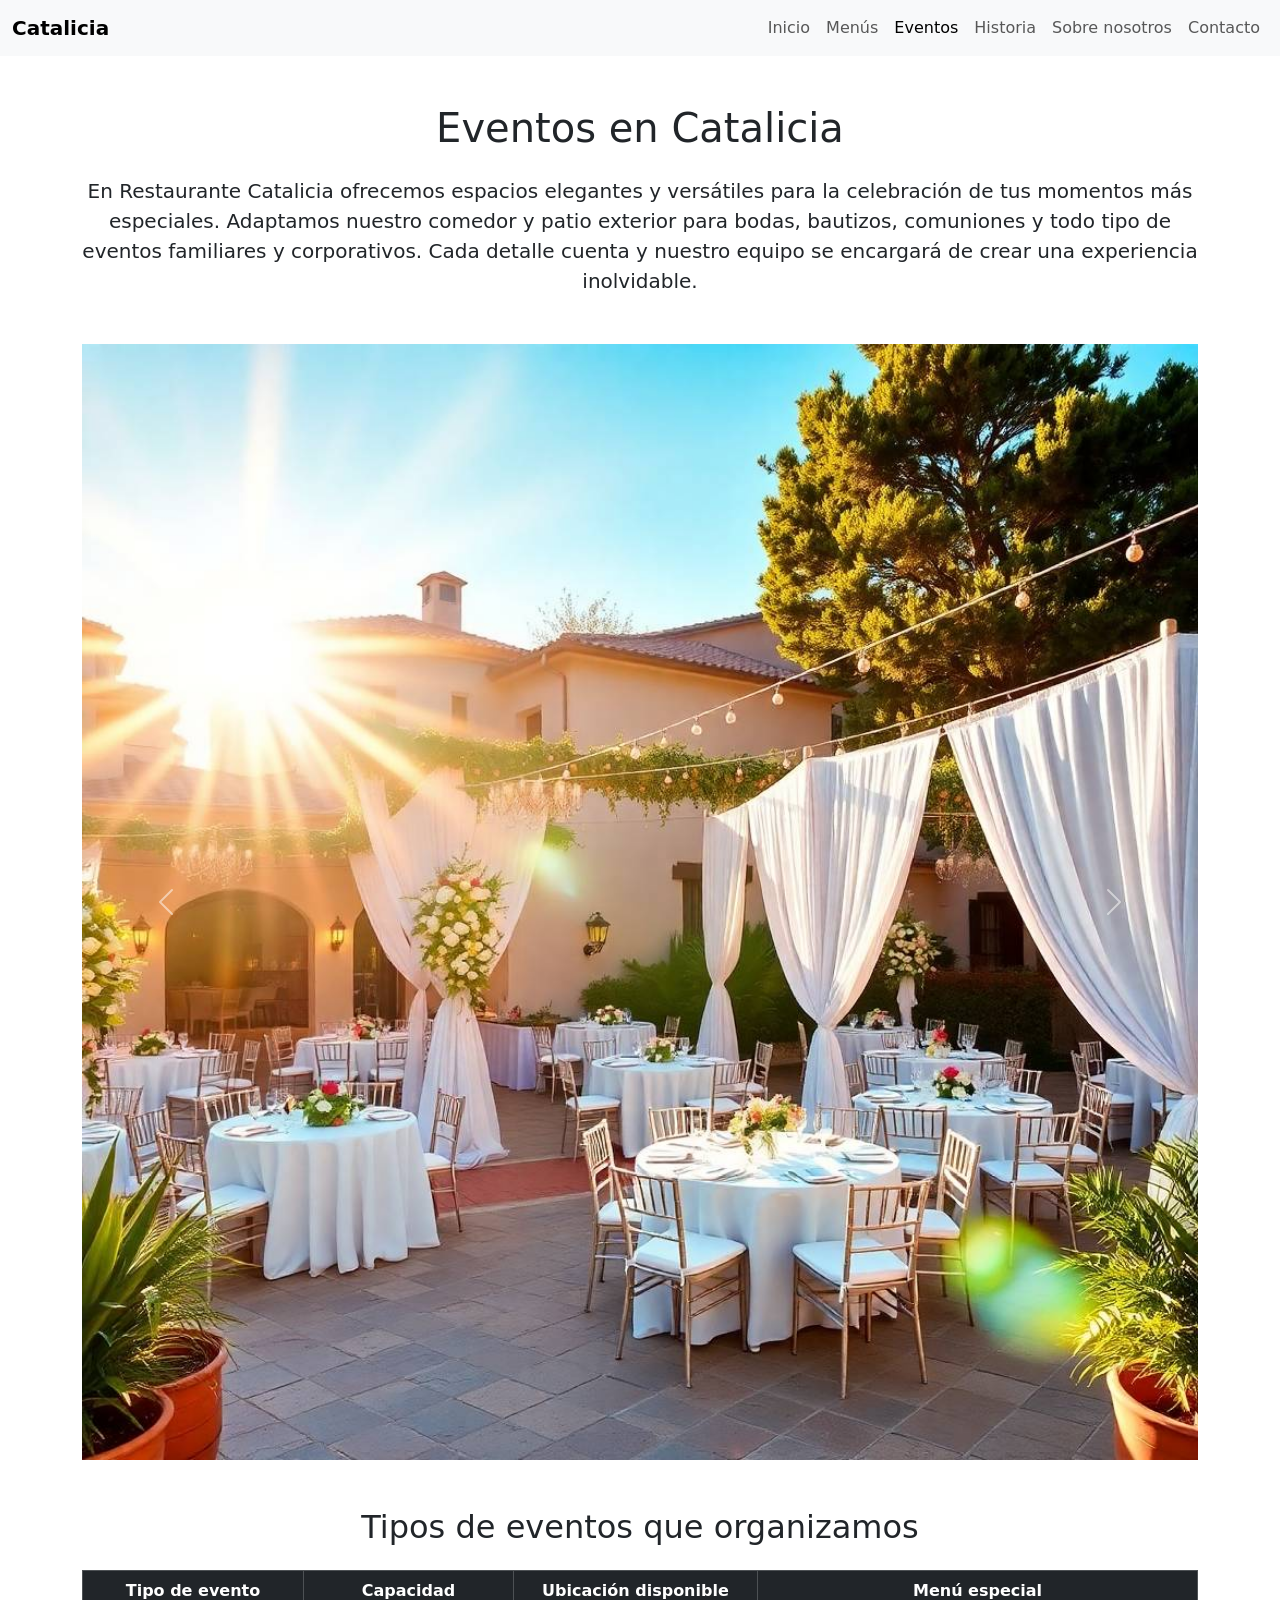
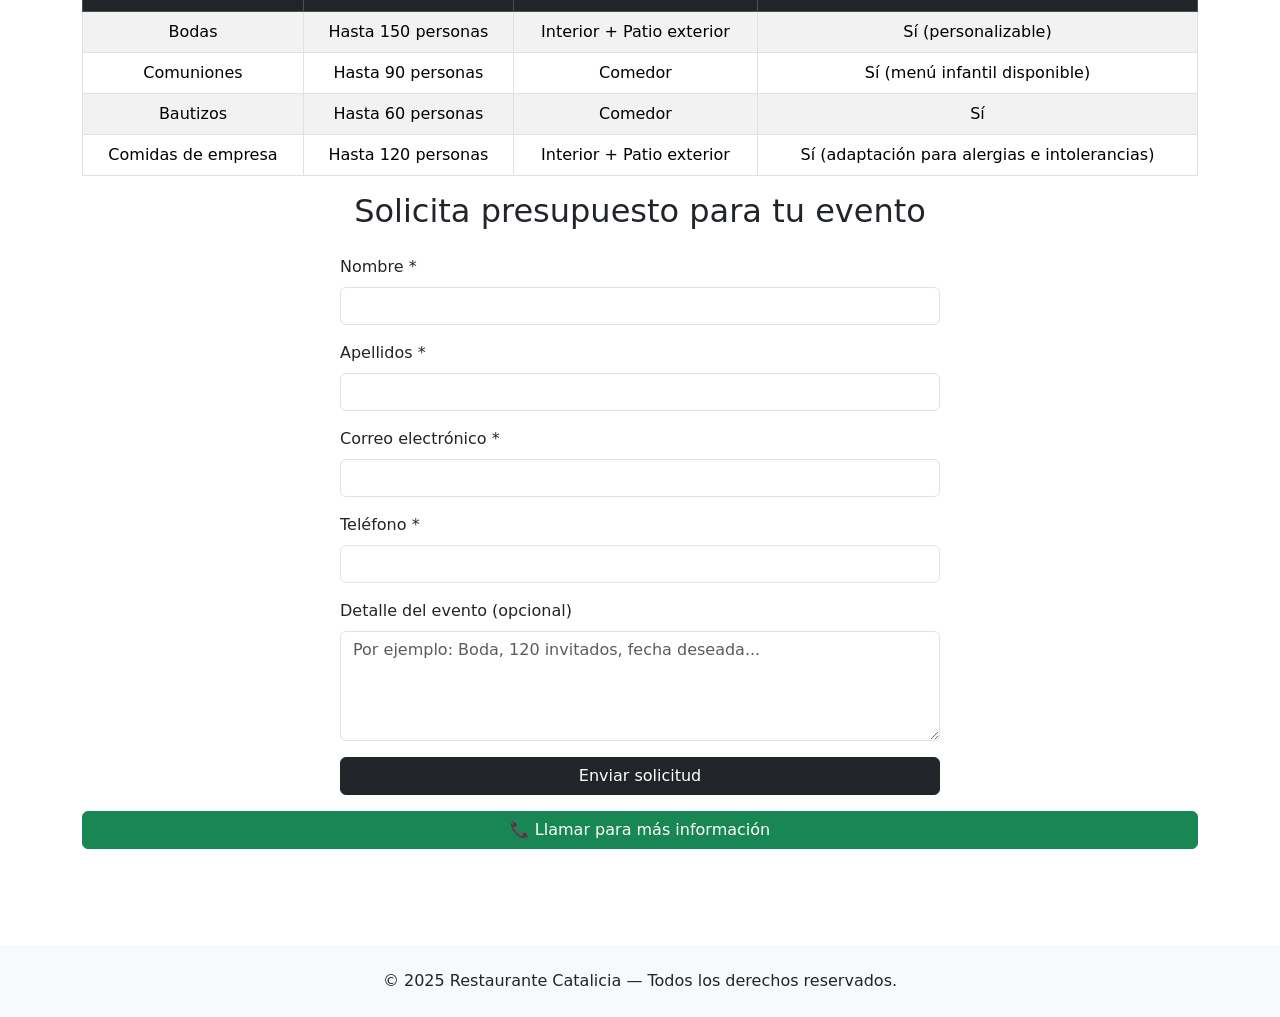
==== events.html @ b44a5799 "feat:telephone button" ====
<!DOCTYPE html>
<html lang="es">
<head>
    <meta charset="UTF-8">
    <meta name="viewport" content="width=device-width, initial-scale=1.0">
    <title>Eventos</title>

    <link href="https://cdn.jsdelivr.net/npm/bootstrap@5.3.2/dist/css/bootstrap.min.css" rel="stylesheet">

</head>

<body>
    <header class="headerContainer">
    <nav class="navbar navbar-expand-lg navbar-light bg-light">
        <div class="container-fluid">
            <a class="navbar-brand fw-bold" href="index.html">Catalicia</a>
            <button class="navbar-toggler" type="button" data-bs-toggle="collapse" data-bs-target="#NavbarNav"
                aria-controls="NavbarNav" aria-expanded="false" aria-label="Toggle navigation">
                <span class="navbar-toggler-icon"></span>
            </button>
            
            <div class="collapse navbar-collapse" id="NavbarNav">
                <ul class="navbar-nav ms-auto">
                    <li class="nav-item"><a class="nav-link" href="index.html">Inicio</a></li>
                    <li class="nav-item"><a class="nav-link" href="menus.html">Menús</a></li>
                    <li class="nav-item"><a class="nav-link active" href="eventos.html">Eventos</a></li>
                    <li class="nav-item"><a class="nav-link" href="historia.html">Historia</a></li>
                    <li class="nav-item"><a class="nav-link" href="sobreNosotros.html">Sobre nosotros</a></li>
                    <li class="nav-item"><a class="nav-link" href="contacto.html">Contacto</a></li>
                </ul>
            </div>
        </div>
    </nav>
</header>


<main class="container py-5">

    <h1 class="text-center mb-4">Eventos en Catalicia</h1>
    <p class="text-center mb-5 fs-5">
        En Restaurante Catalicia ofrecemos espacios elegantes y versátiles para la celebración de tus momentos más especiales.
        Adaptamos nuestro comedor y patio exterior para bodas, bautizos, comuniones y todo tipo de eventos familiares y corporativos.
        Cada detalle cuenta y nuestro equipo se encargará de crear una experiencia inolvidable.
    </p>

    <div id="carouselEventos" class="carousel slide mb-5" data-bs-ride="carousel">
        <div class="carousel-inner">
            <div class="carousel-item active">
                <img src="images/imagesEvents/events1.jpg" class="d-block w-100" alt="Evento en comedor exterior">
            </div>
            <div class="carousel-item">
                <img src="images/imagesEvents/events2.jpg" class="d-block w-100" alt="Evento en patio exterior">
            </div>
            <div class="carousel-item">
                <img src="images/imagesEvents/events4.jpg" class="d-block w-100" alt="Decoración para boda">
            </div>
            <div class="carousel-item">
                <img src="images/imagesEvents/events5.jpg" class="d-block w-100" alt="Montaje para comida de empresa">
            </div>
        </div>

        <button class="carousel-control-prev" type="button" data-bs-target="#carouselEventos" data-bs-slide="prev">
            <span class="carousel-control-prev-icon"></span>
        </button>
        <button class="carousel-control-next" type="button" data-bs-target="#carouselEventos" data-bs-slide="next">
            <span class="carousel-control-next-icon"></span>
        </button>
    </div>
<h2 class="text-center mt-5 mb-4">Tipos de eventos que organizamos</h2>

<div class="table-responsive">
    <table class="table table-bordered table-striped text-center align-middle">
        <thead class="table-dark">
            <tr>
                <th>Tipo de evento</th>
                <th>Capacidad</th>
                <th>Ubicación disponible</th>
                <th>Menú especial</th>
            </tr>
        </thead>
        <tbody>
            <tr>
                <td>Bodas</td>
                <td>Hasta 150 personas</td>
                <td>Interior + Patio exterior</td>
                <td>Sí (personalizable)</td>
            </tr>
            <tr>
                <td>Comuniones</td>
                <td>Hasta 90 personas</td>
                <td>Comedor</td>
                <td>Sí (menú infantil disponible)</td>
            </tr>
            <tr>
                <td>Bautizos</td>
                <td>Hasta 60 personas</td>
                <td>Comedor</td>
                <td>Sí</td>
            </tr>
            <tr>
                <td>Comidas de empresa</td>
                <td>Hasta 120 personas</td>
                <td>Interior + Patio exterior</td>
                <td>Sí (adaptación para alergias e intolerancias)</td>
            </tr>
        </tbody>
    </table>
</div>


    <h2 class="text-center mb-4">Solicita presupuesto para tu evento</h2>

    <form class="mx-auto" style="max-width: 600px;">
        <div class="mb-3">
            <label for="nombre" class="form-label">Nombre *</label>
            <input type="text" class="form-control" id="nombre" required>
        </div>
        <div class="mb-3">
            <label for="apellidos" class="form-label">Apellidos *</label>
            <input type="text" class="form-control" id="apellidos" required>
        </div>
        <div class="mb-3">
            <label for="email" class="form-label">Correo electrónico *</label>
            <input type="email" class="form-control" id="email" required>
        </div>
        <div class="mb-3">
            <label for="telefono" class="form-label">Teléfono *</label>
            <input type="tel" class="form-control" id="telefono" required>
        </div>
        <div class="mb-3">
            <label for="detalle" class="form-label">Detalle del evento (opcional)</label>
            <textarea class="form-control" id="detalle" rows="4" placeholder="Por ejemplo: Boda, 120 invitados, fecha deseada..."></textarea>
        </div>
        <button type="submit" class="btn btn-dark w-100">Enviar solicitud</button>
    </form>

    <a href="tel:+34123456789" class="btn btn-success w-100 mt-3">📞 Llamar para más información</a>


</main>


<footer class="text-center py-4 bg-light mt-5">
    <p class="mb-0">© 2025 Restaurante Catalicia — Todos los derechos reservados.</p>
</footer>

<script src="https://cdn.jsdelivr.net/npm/bootstrap@5.3.2/dist/js/bootstrap.bundle.min.js"></script>
</body>
</html>
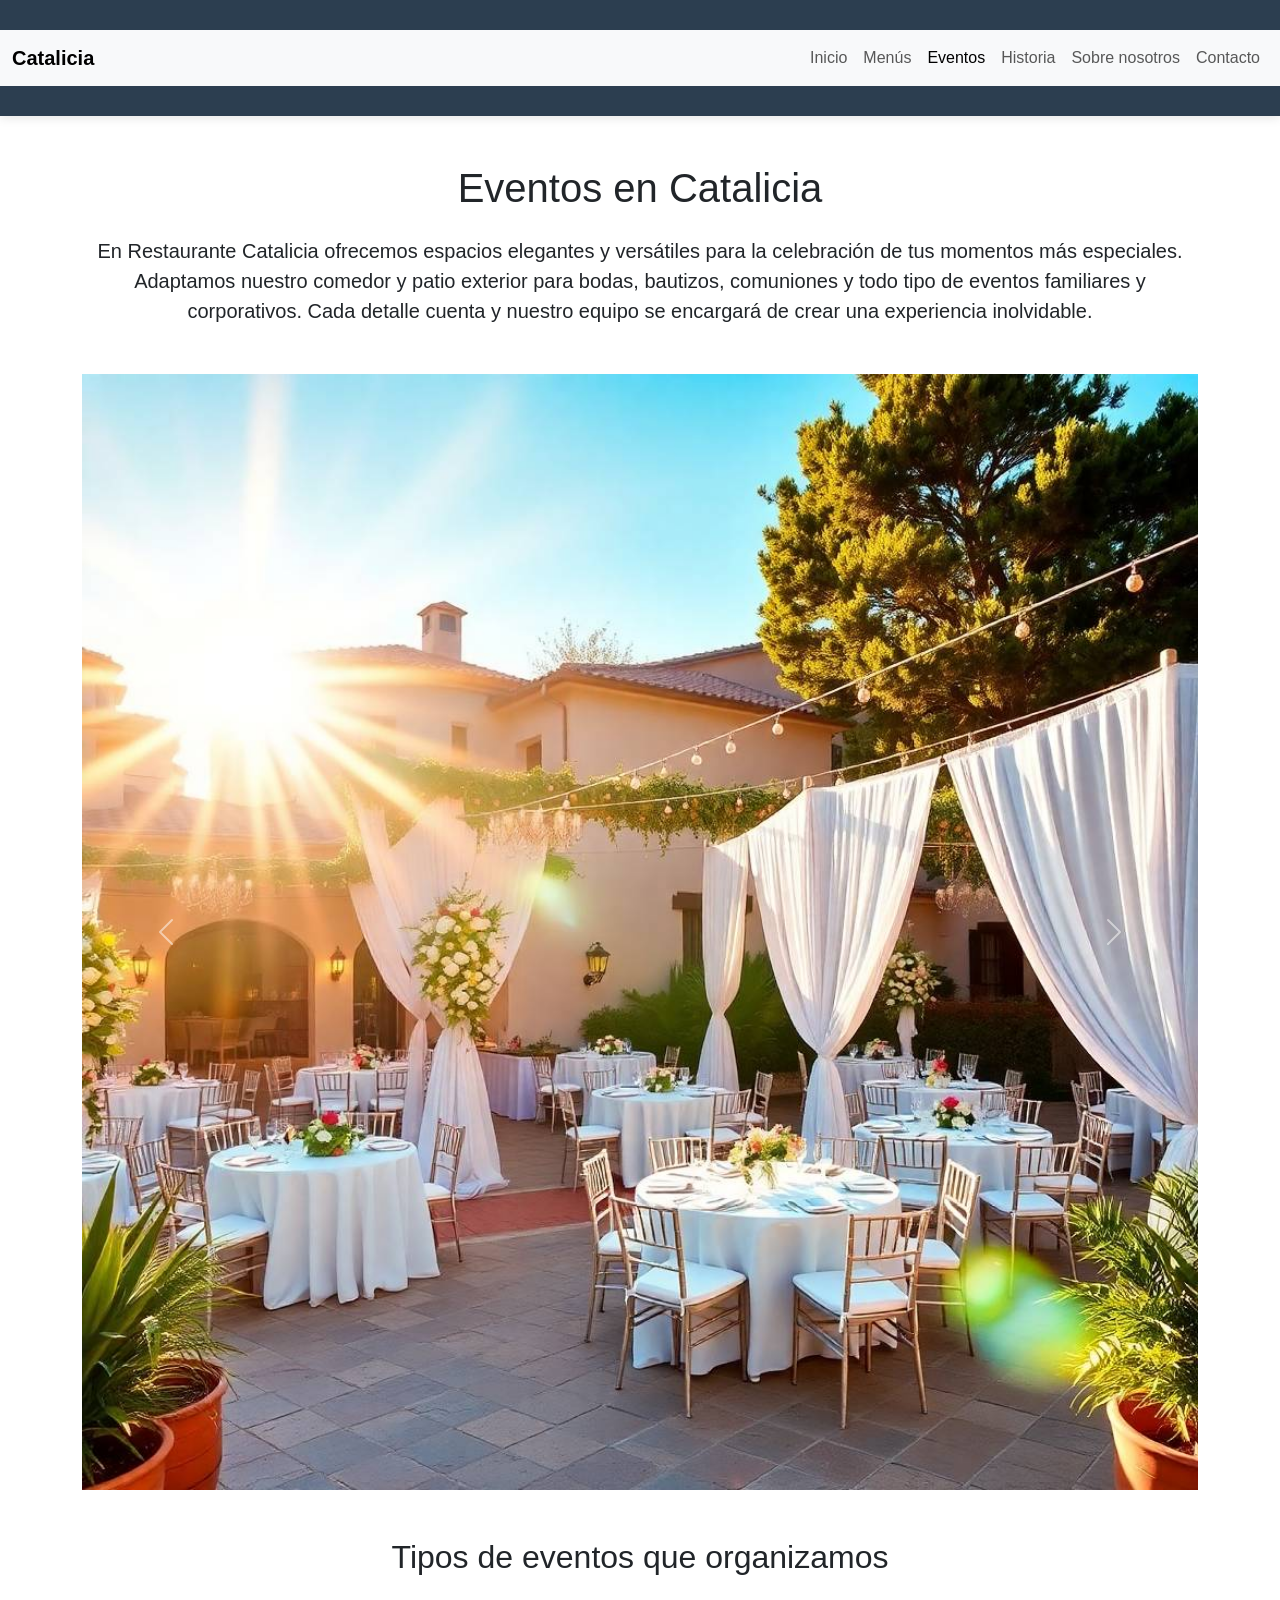
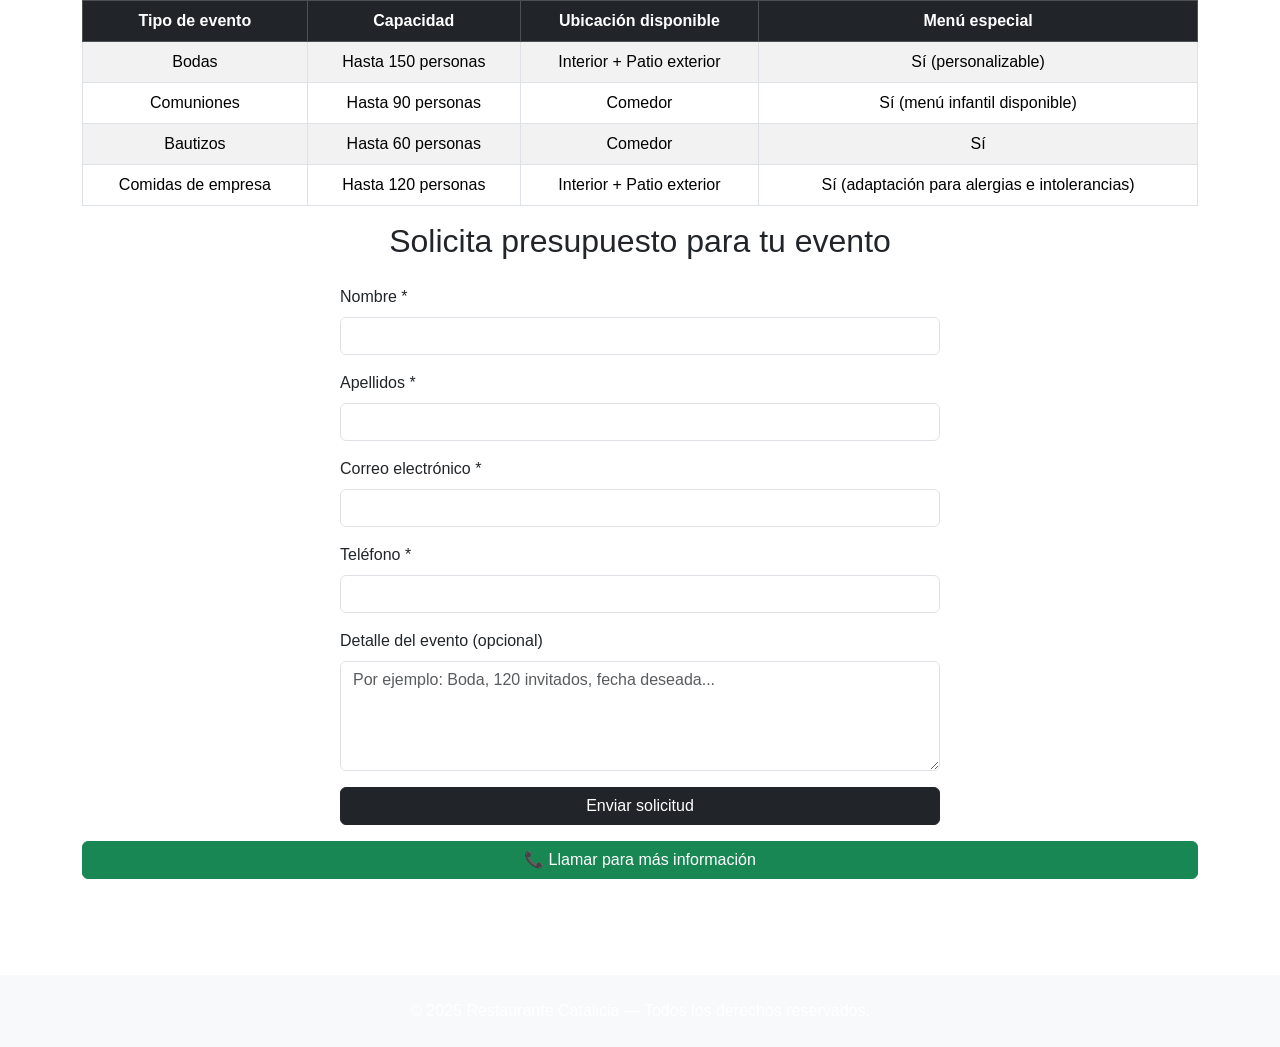
==== commit d67cb300: "fix:header" ====
--- a/events.html
+++ b/events.html
@@ -4,7 +4,7 @@
     <meta charset="UTF-8">
     <meta name="viewport" content="width=device-width, initial-scale=1.0">
     <title>Eventos</title>
-
+    <link rel="stylesheet" href="index.css">
     <link href="https://cdn.jsdelivr.net/npm/bootstrap@5.3.2/dist/css/bootstrap.min.css" rel="stylesheet">
 
 </head>
--- a/index.css
+++ b/index.css
@@ -0,0 +1,222 @@
+/* Estilos generales */
+* {
+    margin: 0;
+    padding: 0;
+    box-sizing: border-box;
+    font-family: 'Segoe UI', Tahoma, Geneva, Verdana, sans-serif;
+}
+
+body {
+    background-color: #f9f9f9;
+    color: #333;
+    line-height: 1.6;
+}
+
+.container {
+    width: 90%;
+    max-width: 1200px;
+    margin: 0 auto;
+    padding: 0 20px;
+}
+
+/* Header */
+header {
+    background-color: #2c3e50;
+    color: white;
+    padding: 30px 0;
+    text-align: center;
+    box-shadow: 0 2px 10px rgba(0,0,0,0.1);
+}
+
+header h1 {
+    font-size: 2.5rem;
+    margin-bottom: 5px;
+    letter-spacing: 2px;
+}
+
+.tagline {
+    font-size: 1.2rem;
+    font-style: italic;
+    opacity: 0.8;
+}
+
+/* Intro Section */
+.intro {
+    padding: 60px 0;
+    background-color: white;
+    text-align: center;
+}
+
+.intro h2 {
+    font-size: 2rem;
+    margin-bottom: 20px;
+    color: #2c3e50;
+}
+
+.intro p {
+    font-size: 1.1rem;
+    max-width: 800px;
+    margin: 0 auto;
+    line-height: 1.8;
+}
+
+/* Experience Section */
+.experience {
+    padding: 60px 0;
+    background-color: #f5f5f5;
+    text-align: center;
+}
+
+.experience h2 {
+    font-size: 2rem;
+    margin-bottom: 20px;
+    color: #2c3e50;
+}
+
+.experience p {
+    font-size: 1.1rem;
+    max-width: 800px;
+    margin: 0 auto 30px;
+    line-height: 1.8;
+}
+
+.btn-menu {
+    display: inline-block;
+    background-color: #e74c3c;
+    color: white;
+    padding: 12px 30px;
+    text-decoration: none;
+    border-radius: 5px;
+    font-weight: bold;
+    transition: background-color 0.3s;
+}
+
+.btn-menu:hover {
+    background-color: #c0392b;
+}
+
+/* Hours Section */
+.hours {
+    padding: 60px 0;
+    background-color: white;
+    text-align: center;
+}
+
+.hours h2 {
+    font-size: 2rem;
+    margin-bottom: 40px;
+    color: #2c3e50;
+}
+
+.hours-grid {
+    display: flex;
+    justify-content: center;
+    flex-wrap: wrap;
+    gap: 30px;
+}
+
+.hour-item {
+    background-color: #f5f5f5;
+    padding: 30px;
+    border-radius: 5px;
+    flex: 1;
+    min-width: 250px;
+    max-width: 300px;
+    box-shadow: 0 2px 10px rgba(0,0,0,0.1);
+}
+
+.hour-item h3 {
+    font-size: 1.3rem;
+    margin-bottom: 15px;
+    color: #2c3e50;
+}
+
+.hour-item p {
+    margin-bottom: 10px;
+    font-size: 1.1rem;
+}
+
+/* Menu Section */
+.menu {
+    padding: 60px 0;
+    background-color: #f5f5f5;
+    text-align: center;
+}
+
+.menu h2 {
+    font-size: 2rem;
+    margin-bottom: 40px;
+    color: #2c3e50;
+}
+
+.menu-grid {
+    display: flex;
+    justify-content: center;
+    flex-wrap: wrap;
+    gap: 30px;
+}
+
+.menu-category {
+    background-color: white;
+    padding: 30px;
+    border-radius: 5px;
+    flex: 1;
+    min-width: 250px;
+    max-width: 300px;
+    box-shadow: 0 2px 10px rgba(0,0,0,0.1);
+}
+
+.menu-category h3 {
+    font-size: 1.3rem;
+    margin-bottom: 20px;
+    color: #2c3e50;
+    border-bottom: 2px solid #e74c3c;
+    padding-bottom: 10px;
+}
+
+.menu-category ul {
+    list-style-type: none;
+    text-align: left;
+}
+
+.menu-category li {
+    padding: 8px 0;
+    border-bottom: 1px solid #eee;
+}
+
+.menu-category li:last-child {
+    border-bottom: none;
+}
+
+/* Footer */
+footer {
+    background-color: #2c3e50;
+    color: white;
+    padding: 20px 0;
+    text-align: center;
+}
+
+/* Responsive Design */
+@media (max-width: 768px) {
+    header h1 {
+        font-size: 2rem;
+    }
+    
+    .intro, .experience, .hours, .menu {
+        padding: 40px 0;
+    }
+    
+    .intro h2, .experience h2, .hours h2, .menu h2 {
+        font-size: 1.7rem;
+    }
+    
+    .hours-grid, .menu-grid {
+        flex-direction: column;
+        align-items: center;
+    }
+    
+    .hour-item, .menu-category {
+        width: 100%;
+        max-width: 350px;
+    }
+}
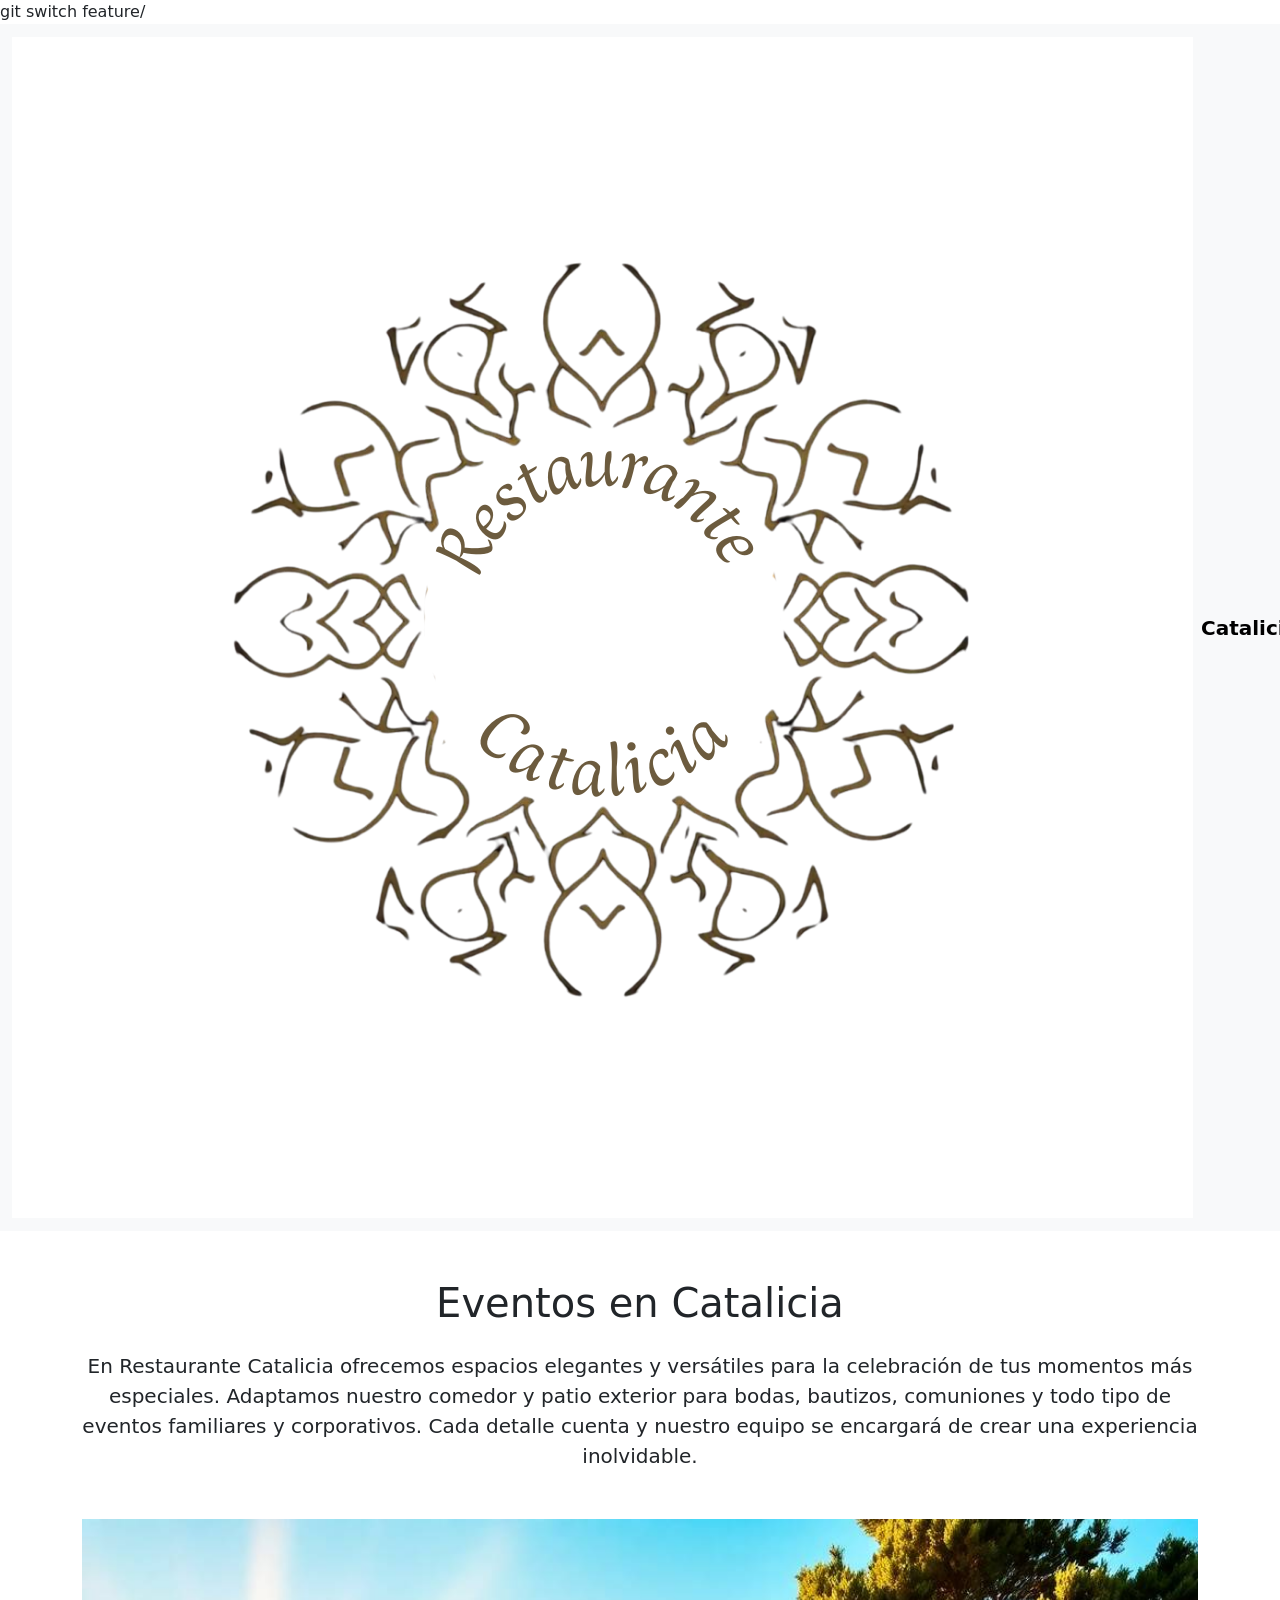
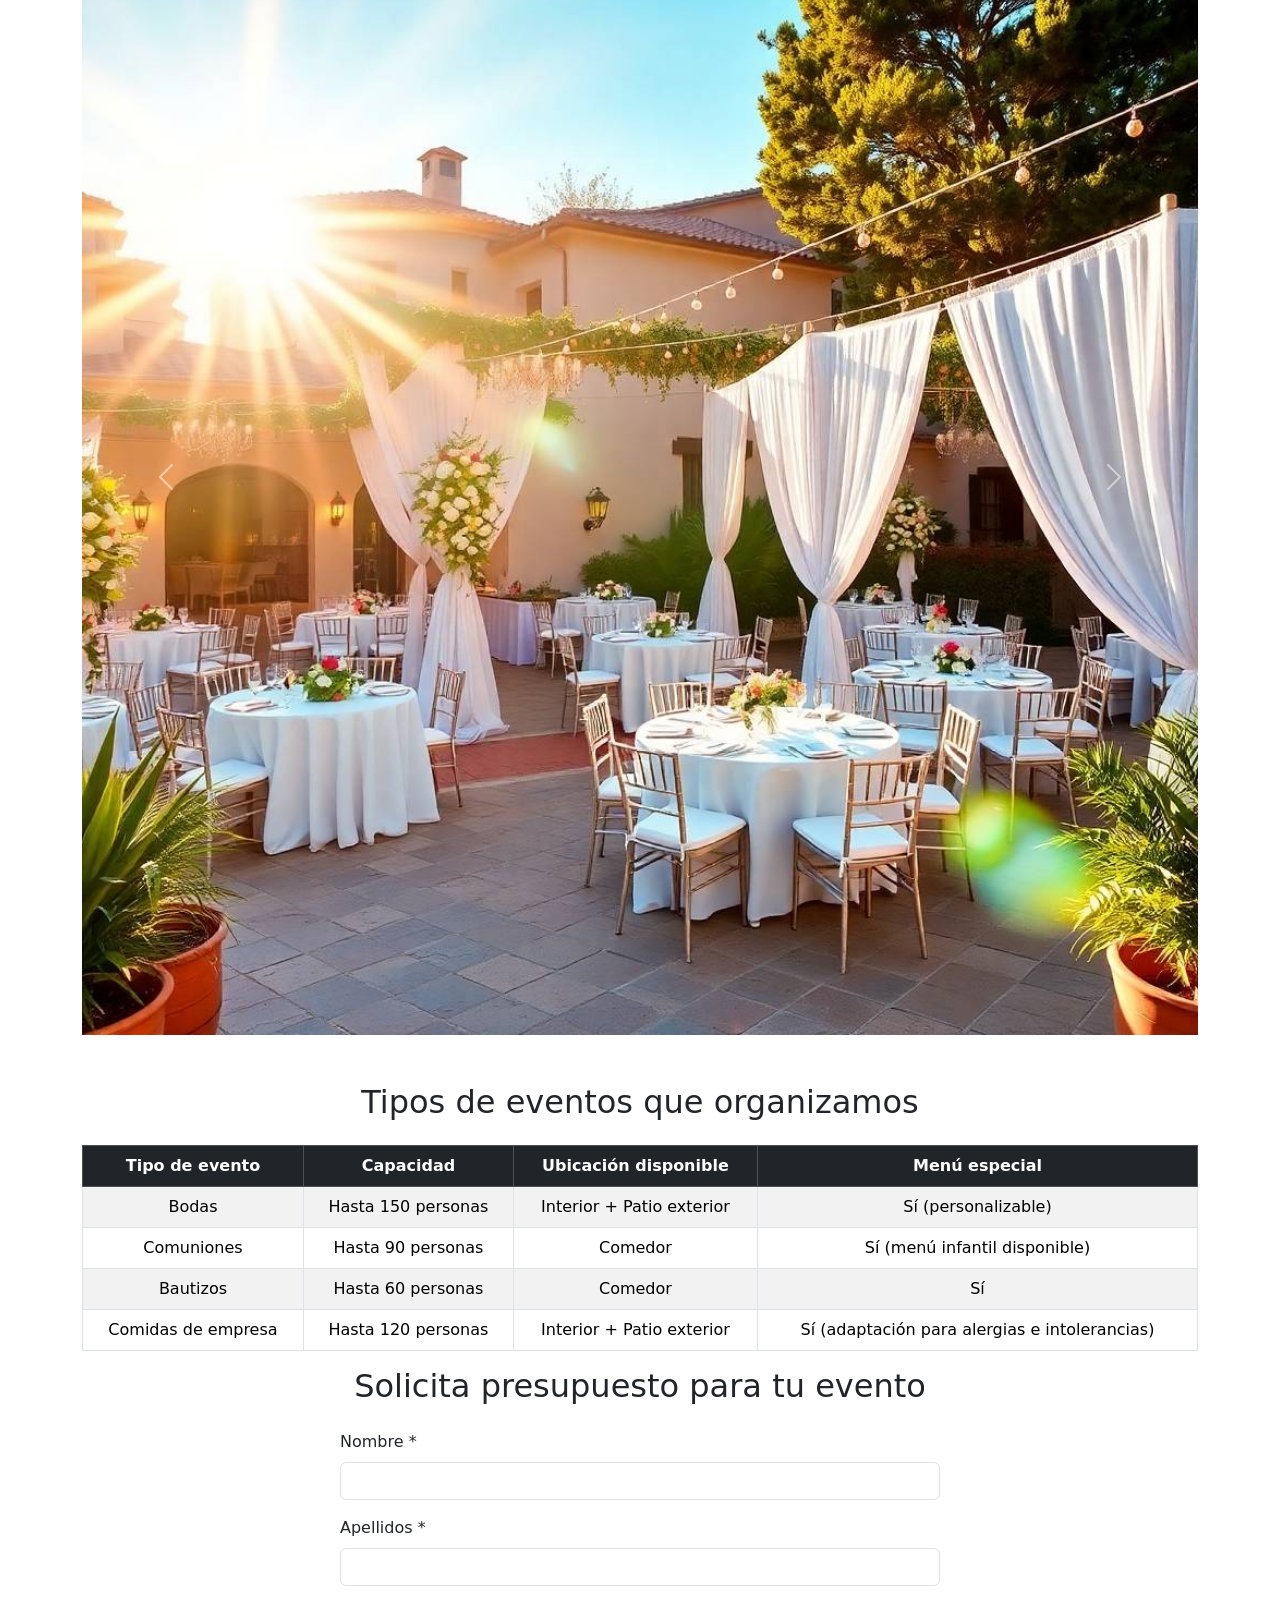
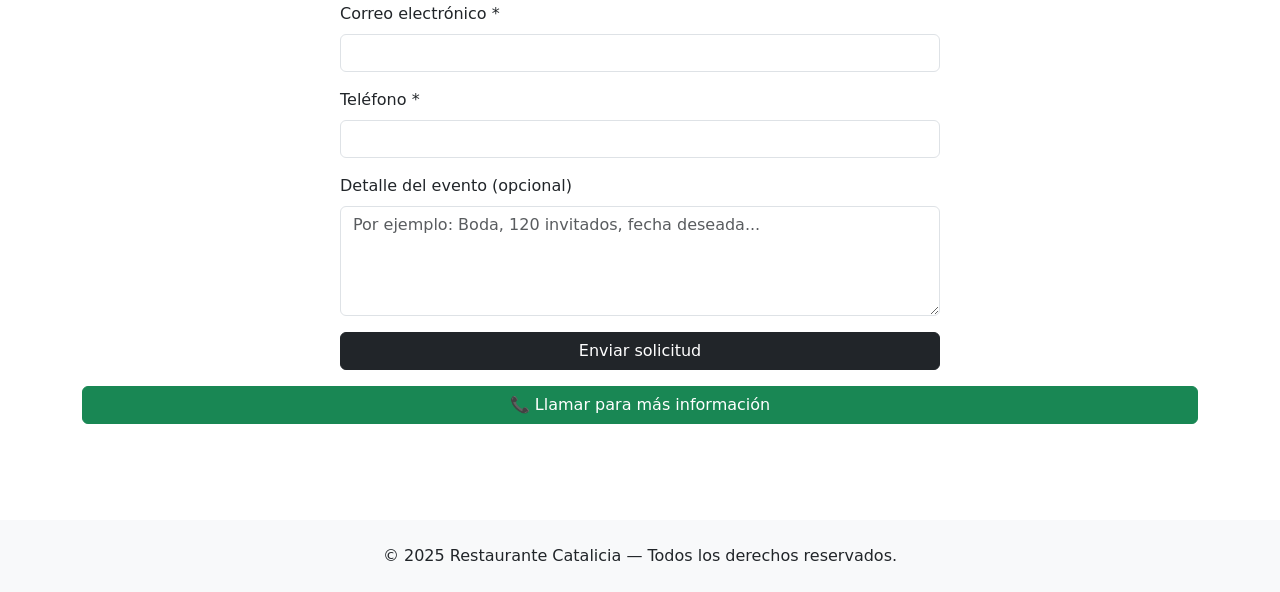
==== commit 166af459: "changes added" ====
--- a/events.html
+++ b/events.html
@@ -4,31 +4,38 @@
     <meta charset="UTF-8">
     <meta name="viewport" content="width=device-width, initial-scale=1.0">
     <title>Eventos</title>
-    <link rel="stylesheet" href="index.css">
+
     <link href="https://cdn.jsdelivr.net/npm/bootstrap@5.3.2/dist/css/bootstrap.min.css" rel="stylesheet">
 
-</head>
+</head>git switch feature/
 
 <body>
-    <header class="headerContainer">
+   <header class="headerContainer">
     <nav class="navbar navbar-expand-lg navbar-light bg-light">
         <div class="container-fluid">
-            <a class="navbar-brand fw-bold" href="index.html">Catalicia</a>
+
+            
+            <a class="navbar-brand fw-bold d-flex align-items-center" href="index.html">
+                <img src="images/images Logos/logoconletra.png" alt="Logo Catalicia" class="logo-nav">
+                <span class="brand-text ms-2">Catalicia</span>
+            </a>
+
             <button class="navbar-toggler" type="button" data-bs-toggle="collapse" data-bs-target="#NavbarNav"
                 aria-controls="NavbarNav" aria-expanded="false" aria-label="Toggle navigation">
                 <span class="navbar-toggler-icon"></span>
             </button>
-            
+
             <div class="collapse navbar-collapse" id="NavbarNav">
                 <ul class="navbar-nav ms-auto">
                     <li class="nav-item"><a class="nav-link" href="index.html">Inicio</a></li>
                     <li class="nav-item"><a class="nav-link" href="menus.html">Menús</a></li>
-                    <li class="nav-item"><a class="nav-link active" href="eventos.html">Eventos</a></li>
+                    <li class="nav-item"><a class="nav-link" href="eventos.html">Eventos</a></li>
                     <li class="nav-item"><a class="nav-link" href="historia.html">Historia</a></li>
                     <li class="nav-item"><a class="nav-link" href="sobreNosotros.html">Sobre nosotros</a></li>
                     <li class="nav-item"><a class="nav-link" href="contacto.html">Contacto</a></li>
                 </ul>
             </div>
+
         </div>
     </nav>
 </header>
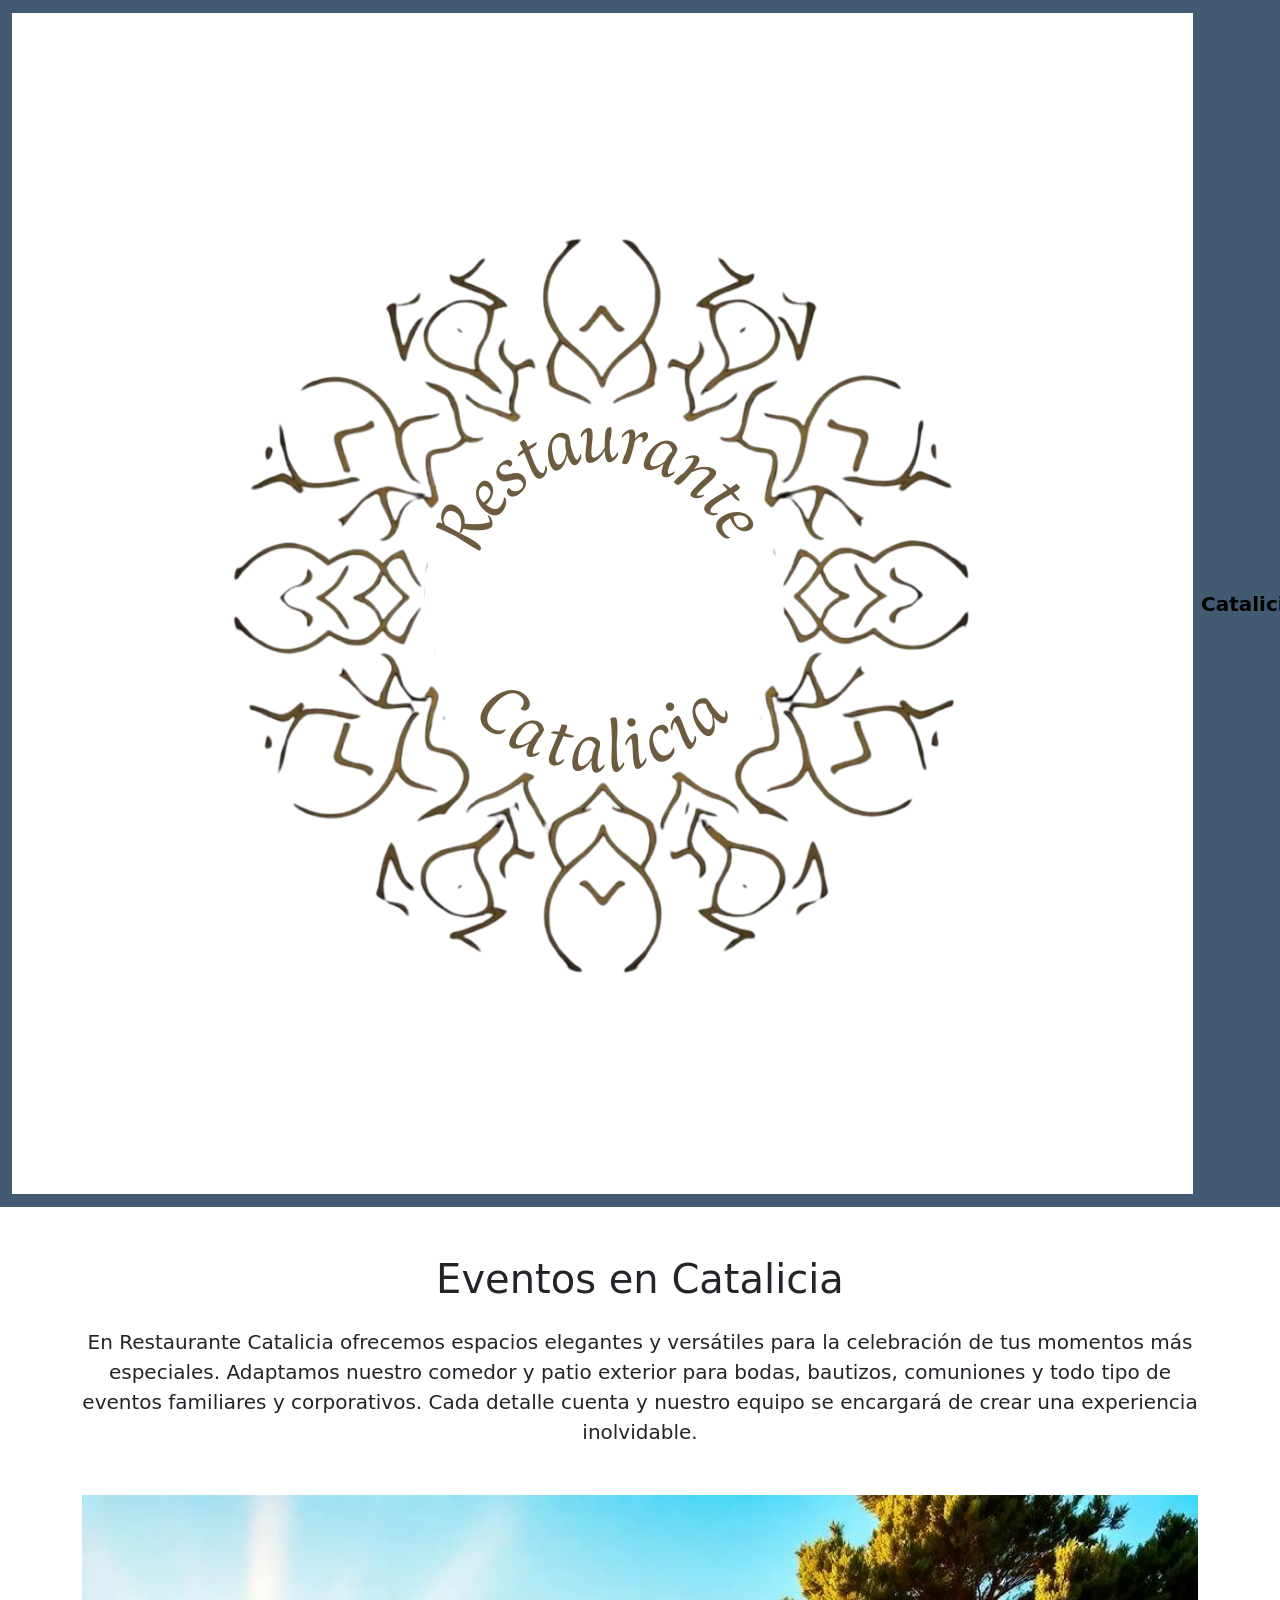
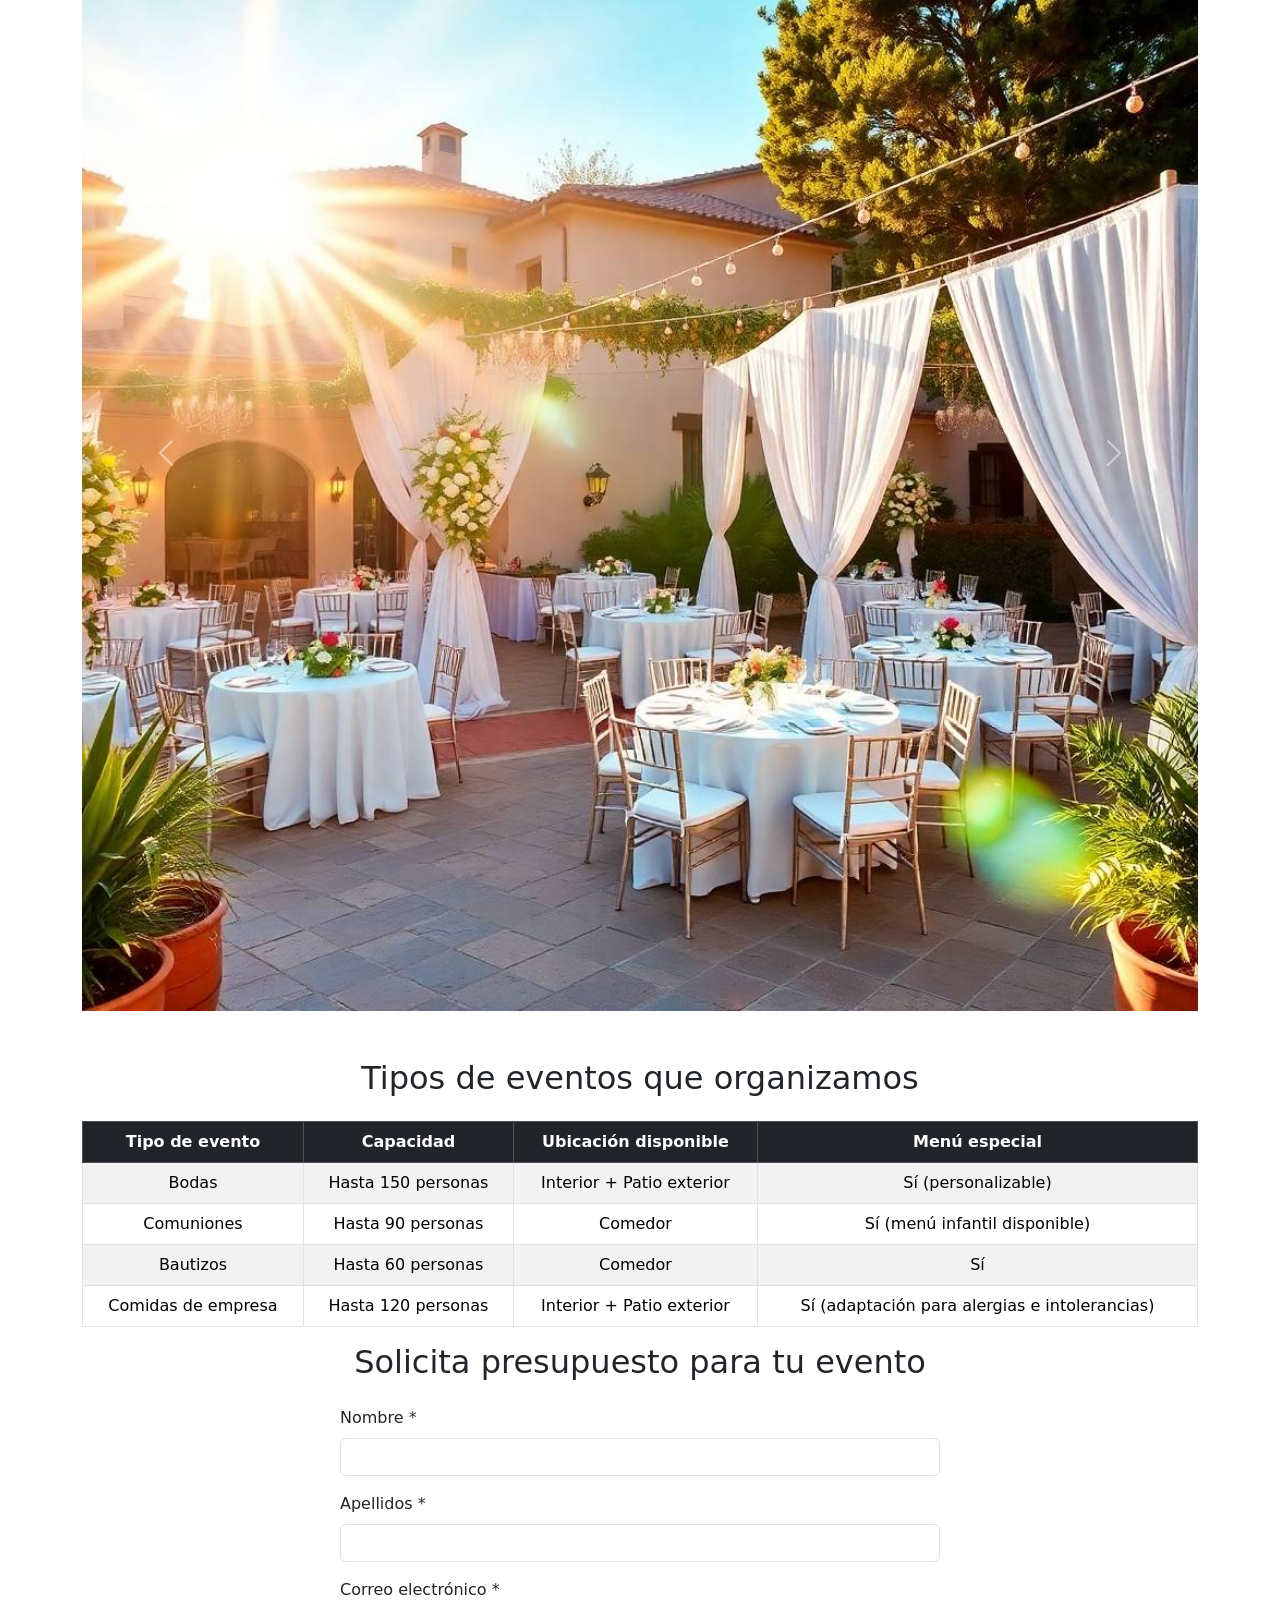
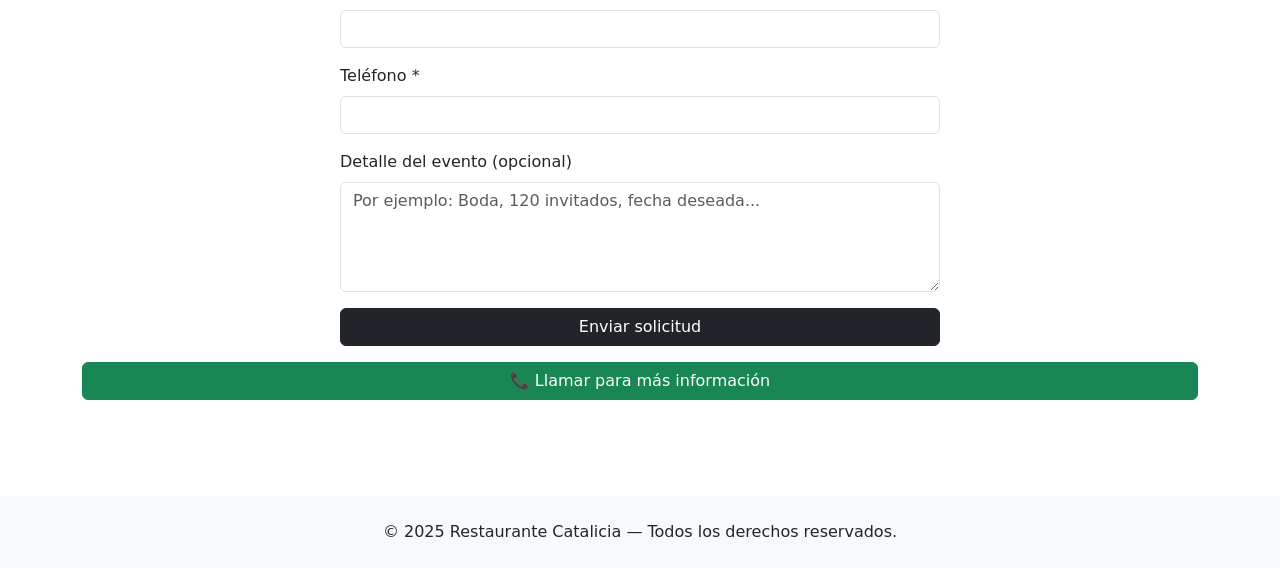
==== commit 2f93f58d: "fix:header" ====
--- a/events.html
+++ b/events.html
@@ -4,24 +4,21 @@
     <meta charset="UTF-8">
     <meta name="viewport" content="width=device-width, initial-scale=1.0">
     <title>Eventos</title>
-
+    <link rel="stylesheet" href="index.css">
     <link href="https://cdn.jsdelivr.net/npm/bootstrap@5.3.2/dist/css/bootstrap.min.css" rel="stylesheet">
 
-</head>git switch feature/
+</head>
 
 <body>
-   <header class="headerContainer">
-    <nav class="navbar navbar-expand-lg navbar-light bg-light">
+  <header class="headerContainer">
+    <nav class="navbar navbar-expand-lg custom-navbar">
         <div class="container-fluid">
-
-            
-            <a class="navbar-brand fw-bold d-flex align-items-center" href="index.html">
-                <img src="images/images Logos/logoconletra.png" alt="Logo Catalicia" class="logo-nav">
-                <span class="brand-text ms-2">Catalicia</span>
+            <a class="navbar-brand d-flex align-items-center fw-bold" href="index.html">
+                <img src="images/images Logos/logoconletra.png" alt="Logo Catalicia" class="logo">
+                <span class="ms-2">Catalicia</span>
             </a>
 
-            <button class="navbar-toggler" type="button" data-bs-toggle="collapse" data-bs-target="#NavbarNav"
-                aria-controls="NavbarNav" aria-expanded="false" aria-label="Toggle navigation">
+            <button class="navbar-toggler" type="button" data-bs-toggle="collapse" data-bs-target="#NavbarNav">
                 <span class="navbar-toggler-icon"></span>
             </button>
 
@@ -35,11 +32,9 @@
                     <li class="nav-item"><a class="nav-link" href="contacto.html">Contacto</a></li>
                 </ul>
             </div>
-
         </div>
     </nav>
 </header>
-
 
 <main class="container py-5">
 
--- a/index.css
+++ b/index.css
@@ -0,0 +1,52 @@
+/* NAVBAR - COLORES BASADOS EN LA PALETA */
+.navbar {
+  background-color: #425B72 !important; /* Azul principal */
+  padding: 0.8rem 1rem;
+}
+
+/* Logo */
+.logo-nav {
+  height: 48px;
+  width: auto;
+  margin-right: 8px;
+}
+
+/* Texto marca */
+.brand-text {
+  font-size: 1.4rem;
+  font-weight: 700;
+  color: #F2E6D8; /* Base neutra (marrón claro) */
+}
+
+/* Quitar color azul de Bootstrap */
+.nav-link {
+  color: #F2E6D8 !important; /* Marrón claro */
+  font-weight: 500;
+  margin-left: 0.6rem;
+  transition: 0.3s ease;
+}
+
+/* Estado activo y hover */
+.nav-link:hover,
+.nav-link.active {
+  color: #C7DDE5 !important; /* Azul claro */
+  border-bottom: 2px solid #C7DDE5;
+}
+
+/* Para que el botón del menú (hamburguesa) combine bien */
+.navbar-toggler {
+  border-color: rgba(255, 255, 255, 0.6);
+}
+.navbar-toggler-icon {
+  filter: invert(100%); /* Hace la hamburguesa blanca */
+}
+
+/* Espaciado responsivo 
+@media (max-width: 992px) {
+  .nav-link {
+    margin: 6px 0;
+  }
+  .brand-text {
+    font-size: 1.2rem;
+  }
+}
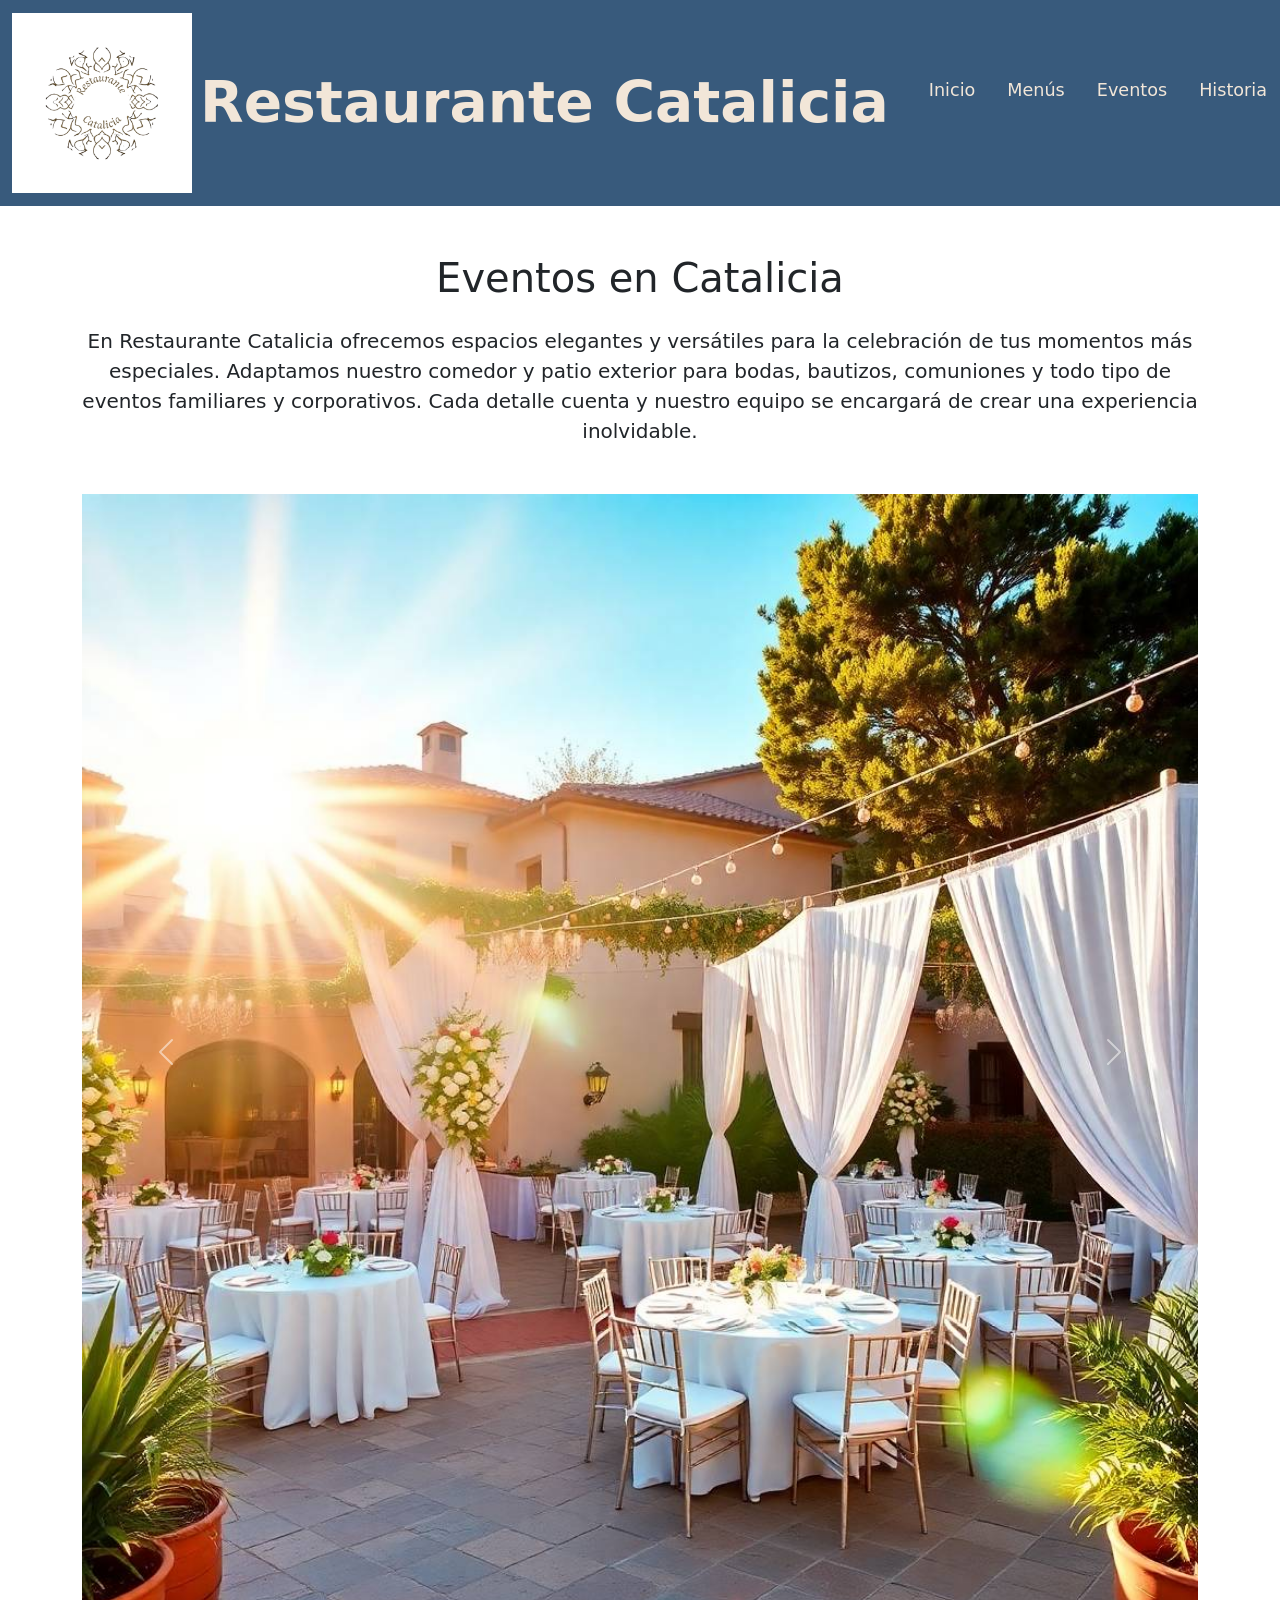
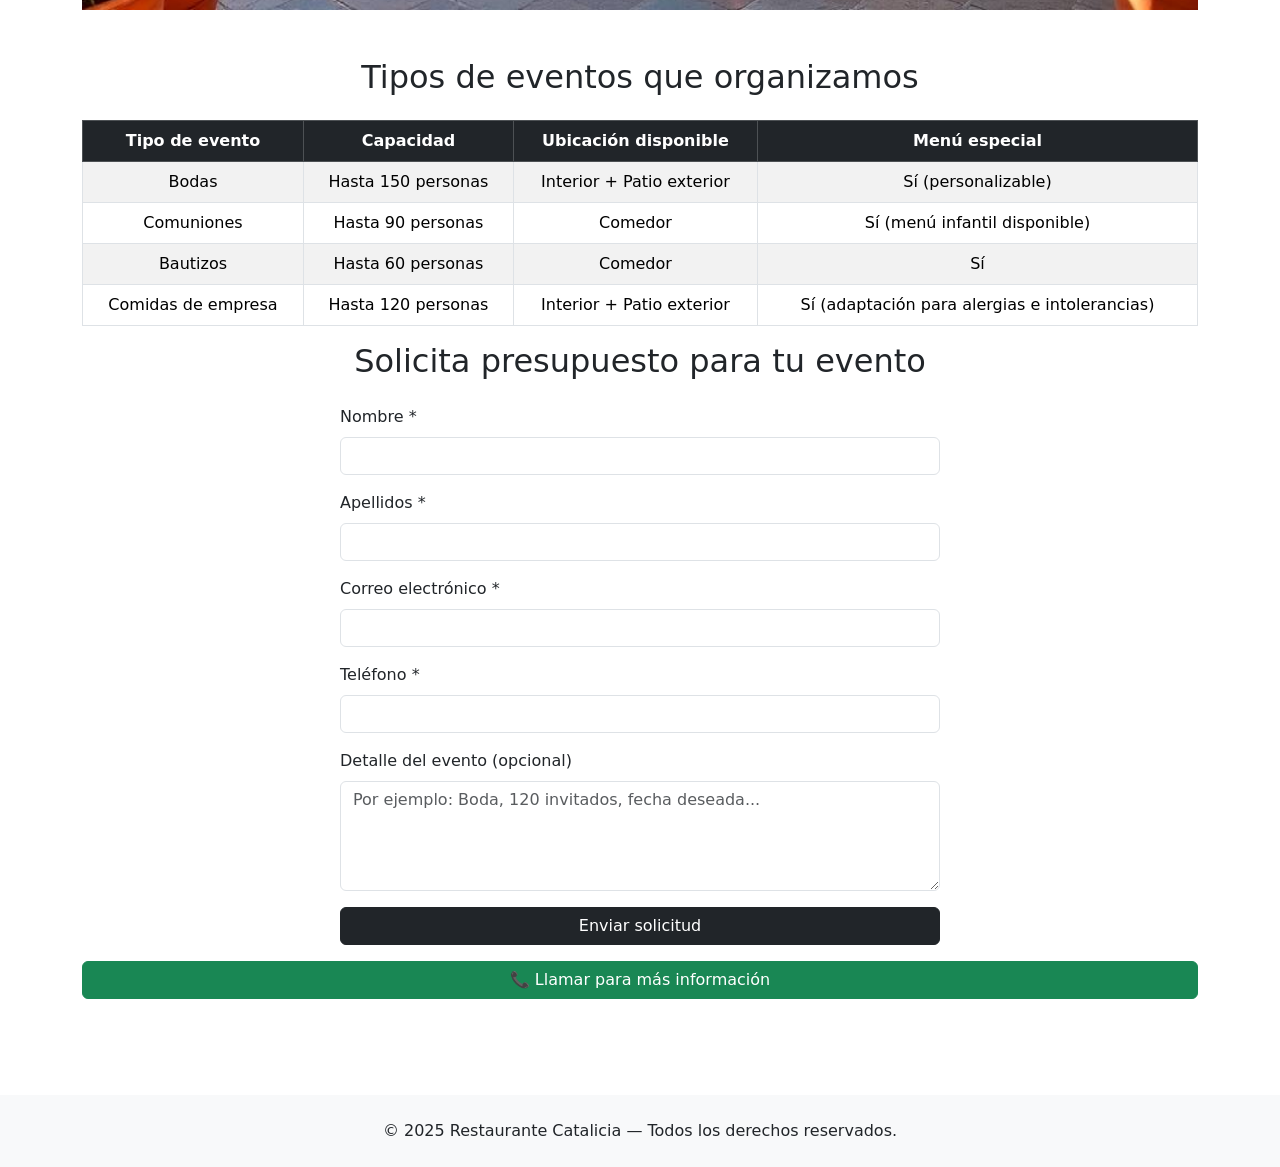
==== commit 86acda2f: "fix:css" ====
--- a/events.html
+++ b/events.html
@@ -15,7 +15,7 @@
         <div class="container-fluid">
             <a class="navbar-brand d-flex align-items-center fw-bold" href="index.html">
                 <img src="images/images Logos/logoconletra.png" alt="Logo Catalicia" class="logo">
-                <span class="ms-2">Catalicia</span>
+                <span class="ms-2"> Restaurante Catalicia</span>
             </a>
 
             <button class="navbar-toggler" type="button" data-bs-toggle="collapse" data-bs-target="#NavbarNav">
--- a/index.css
+++ b/index.css
@@ -1,52 +1,70 @@
-/* NAVBAR - COLORES BASADOS EN LA PALETA */
-.navbar {
-  background-color: #425B72 !important; /* Azul principal */
-  padding: 0.8rem 1rem;
+:root {
+    --azul-principal: #385A7C; 
+    --beige-texto: #F2E6D8;
+    --azul-claro: #AFC3D1;
+    --marron-oscuro: #5C4B4B;
 }
 
-/* Logo */
-.logo-nav {
-  height: 48px;
-  width: auto;
-  margin-right: 8px;
+
+.custom-navbar {
+    background-color: var(--azul-principal) !important;
+    padding: 0.8rem 1rem;
 }
 
-/* Texto marca */
-.brand-text {
-  font-size: 1.4rem;
-  font-weight: 700;
-  color: #F2E6D8; /* Base neutra (marrón claro) */
+.custom-navbar .logo {
+    width: 180px;
+    height: 180px;
+    object-fit: contain;
 }
 
-/* Quitar color azul de Bootstrap */
-.nav-link {
-  color: #F2E6D8 !important; /* Marrón claro */
-  font-weight: 500;
-  margin-left: 0.6rem;
-  transition: 0.3s ease;
+.custom-navbar .navbar-brand span {
+    color: var(--beige-texto);
+    font-size: 1.5cm;
+    
 }
 
-/* Estado activo y hover */
-.nav-link:hover,
-.nav-link.active {
-  color: #C7DDE5 !important; /* Azul claro */
-  border-bottom: 2px solid #C7DDE5;
+
+.custom-navbar .nav-link {
+    color: var(--beige-texto) !important;
+    font-size: 1.1rem;
+    margin-left: 1rem;
 }
 
-/* Para que el botón del menú (hamburguesa) combine bien */
-.navbar-toggler {
-  border-color: rgba(255, 255, 255, 0.6);
-}
-.navbar-toggler-icon {
-  filter: invert(100%); /* Hace la hamburguesa blanca */
+
+.custom-navbar .nav-link:hover {
+    color: var(--azul-claro) !important;
 }
 
-/* Espaciado responsivo 
+
+.custom-navbar .nav-link.active {
+    color: var(--azul-claro) !important;
+    border-bottom: 2px solid var(--azul-claro);
+}
+
+
+.custom-navbar {
+    min-height: 180px; /* Puedes ajustar el valor si quieres más o menos */
+    display: flex;
+    align-items: center;
+}
+
+/* Ajusta la marca (logo + texto) para que no se desalineen */
+.custom-navbar .navbar-brand {
+    display: flex;
+    align-items: center;
+}
+
+/* Centrar los ítems del menú verticalmente */
+.custom-navbar .navbar-nav .nav-link {
+    display: flex;
+    align-items: center;
+}
+
+/* Ajuste adicional para menú colapsado en móvil */
 @media (max-width: 992px) {
-  .nav-link {
-    margin: 6px 0;
-  }
-  .brand-text {
-    font-size: 1.2rem;
-  }
-}+    .custom-navbar .navbar-nav {
+        text-align: center;
+        margin-top: 10px;
+    }
+}
+/* COLORES DE LA PALETA */
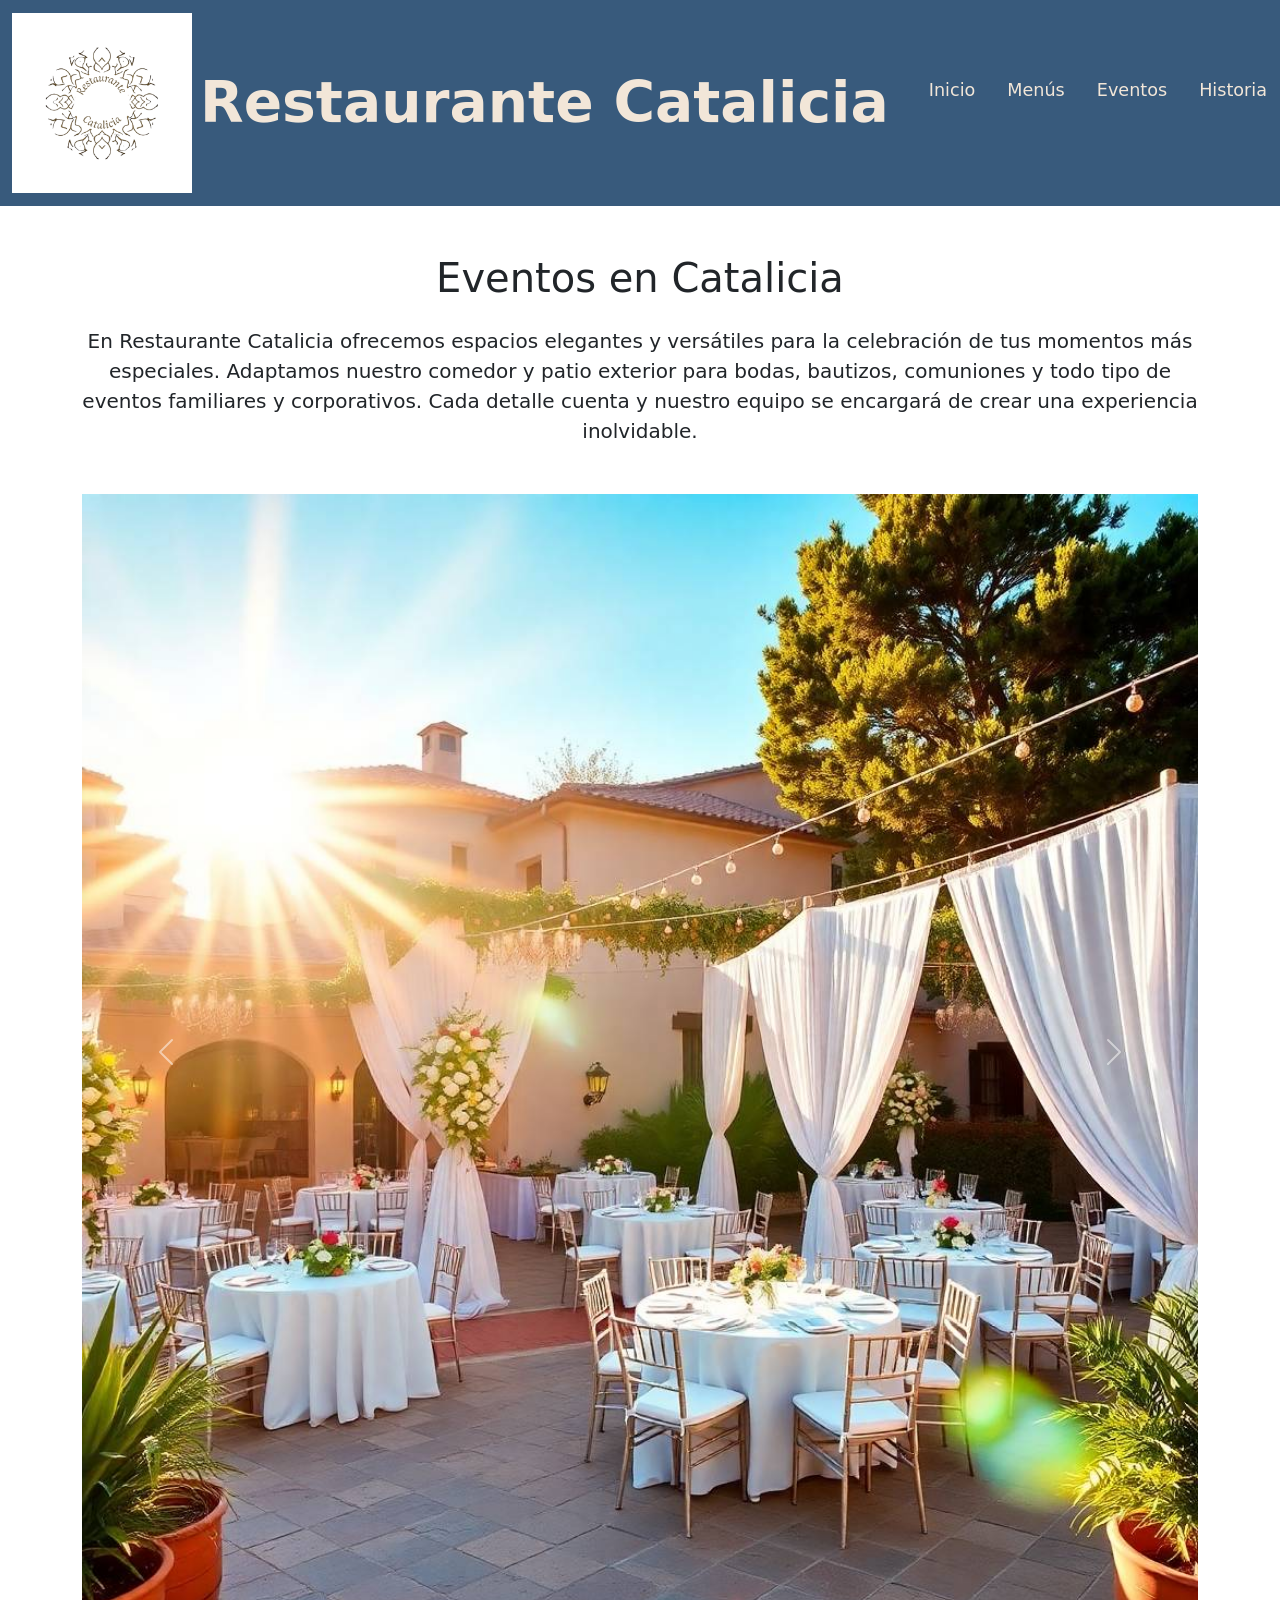
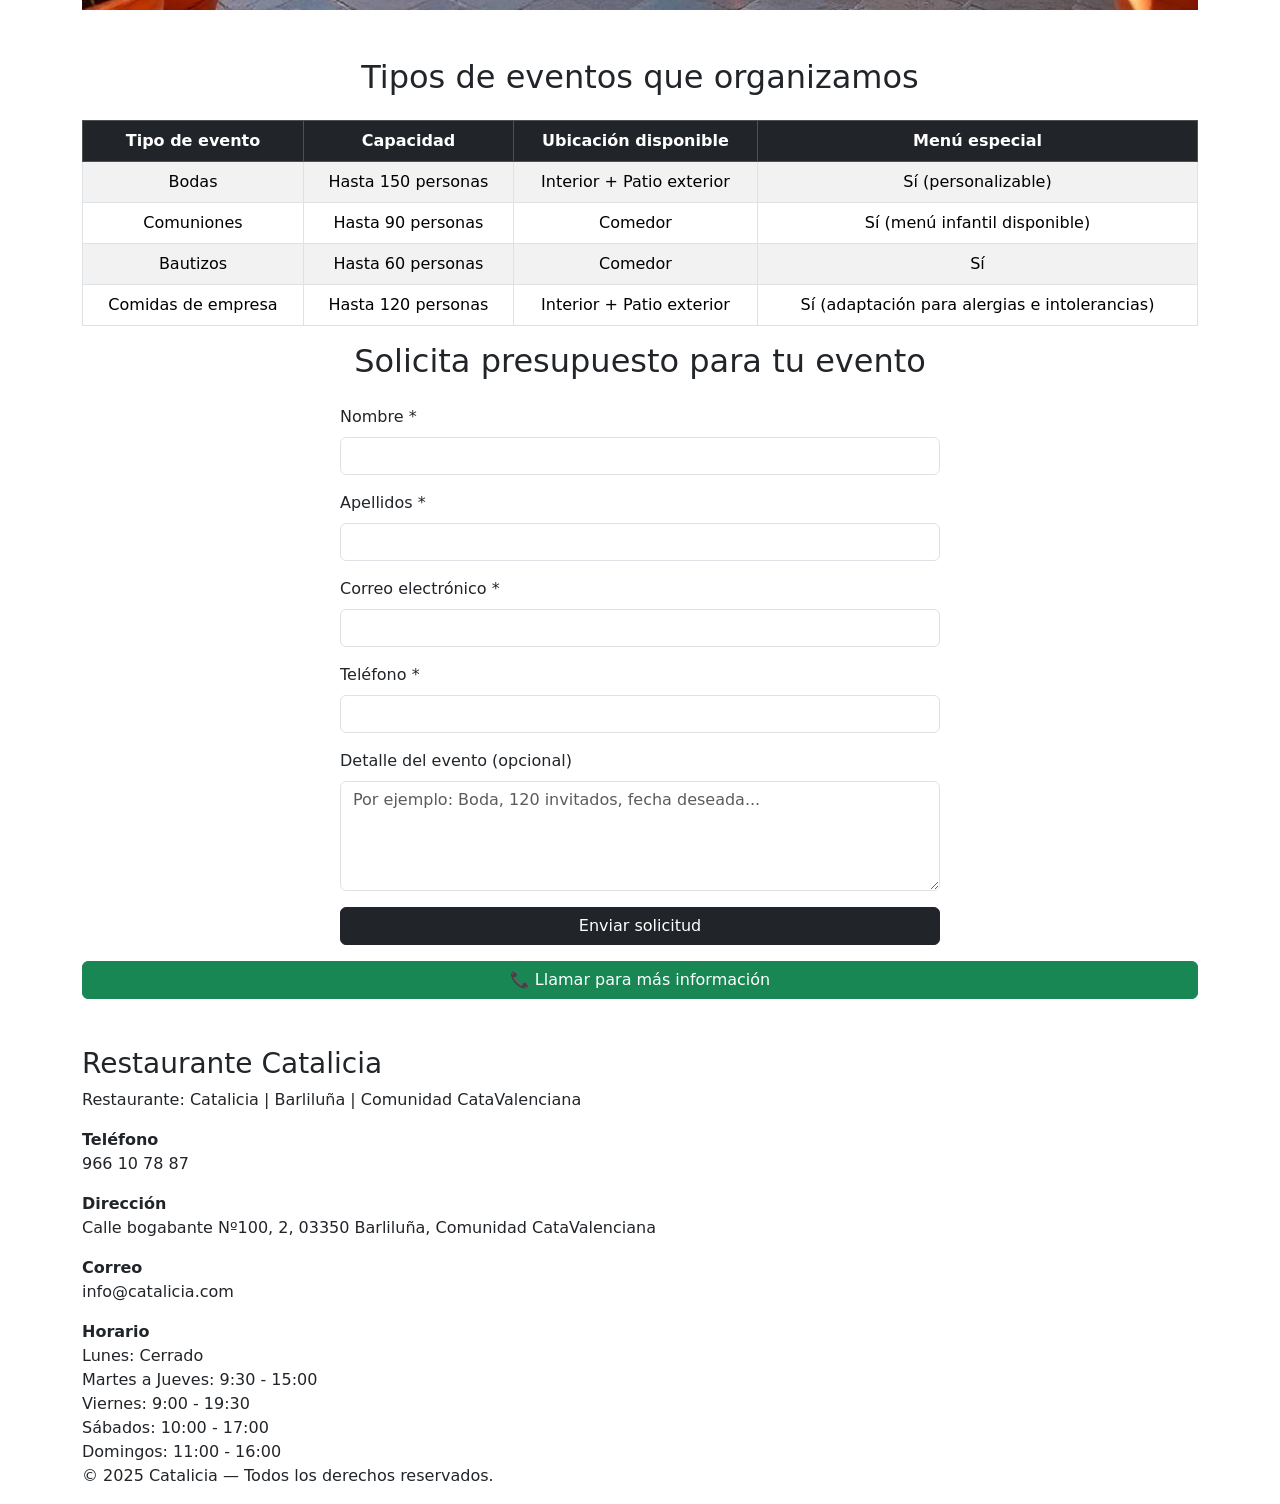
==== commit 369965c4: "fix:footer" ====
--- a/events.html
+++ b/events.html
@@ -1,4 +1,4 @@
-<!DOCTYPE html>
+ <!DOCTYPE html>
 <html lang="es">
 <head>
     <meta charset="UTF-8">
@@ -141,10 +141,76 @@
 
 </main>
 
-
-<footer class="text-center py-4 bg-light mt-5">
-    <p class="mb-0">© 2025 Restaurante Catalicia — Todos los derechos reservados.</p>
-</footer>
+<footer class="site-footer">
+        <div class="container">
+            <!-- Línea divisoria -->
+            <div class="footer-divider"></div>
+
+            <!-- Información principal del footer -->
+            <div class="footer-main">
+                <div class="footer-brand">
+                    <h3>Restaurante Catalicia</h3>
+
+                    <p class="restaurant-info">Restaurante: Catalicia | Barliluña | Comunidad CataValenciana</p>
+
+                </div>
+
+                <div class="footer-content">
+                    <!-- Información de contacto -->
+                    <div class="contact-section">
+                        <div class="contact-item">
+                            <strong>Teléfono</strong>
+                            <p>966 10 78 87</p>
+                        </div>
+                        <div class="contact-item">
+                            <strong>Dirección</strong>
+                            <p>Calle bogabante Nº100, 2, 03350 Barliluña, Comunidad CataValenciana</p>
+                        </div>
+                        <div class="contact-item">
+                            <strong>Correo</strong>
+                            <p>info@catalicia.com</p>
+
+                        </div>
+                    </div>
+
+<!-- Horario -->
+                    <div class="hours-section">
+                        <strong>Horario</strong>
+                        <div class="hours-list">
+                            <div class="hour-item">
+                                <span class="day">Lunes:</span>
+                                <span class="time">Cerrado</span>
+                            </div>
+                            <div class="hour-item">
+                                <span class="day">Martes a Jueves:</span>
+                                <span class="time">9:30 - 15:00</span>
+                            </div>
+                            <div class="hour-item">
+                                <span class="day">Viernes:</span>
+                                <span class="time">9:00 - 19:30</span>
+                            </div>
+                            <div class="hour-item">
+                                <span class="day">Sábados:</span>
+                                <span class="time">10:00 - 17:00</span>
+                            </div>
+                            <div class="hour-item">
+                                <span class="day">Domingos:</span>
+                                <span class="time">11:00 - 16:00</span>
+                            </div>
+                        </div>
+                    </div>
+                </div>
+            </div>
+
+            <div class="footer-bottom">
+                <div class="footer-legal">
+                    <p class="copyright">
+                        © 2025 Catalicia — Todos los derechos reservados.
+                    </p>
+                </div>
+            </div>
+        </div>
+    </footer>
 
 <script src="https://cdn.jsdelivr.net/npm/bootstrap@5.3.2/dist/js/bootstrap.bundle.min.js"></script>
 </body>
--- a/index.css
+++ b/index.css
@@ -43,28 +43,27 @@
 
 
 .custom-navbar {
-    min-height: 180px; /* Puedes ajustar el valor si quieres más o menos */
+    min-height: 180px; 
     display: flex;
     align-items: center;
 }
 
-/* Ajusta la marca (logo + texto) para que no se desalineen */
 .custom-navbar .navbar-brand {
     display: flex;
     align-items: center;
 }
 
-/* Centrar los ítems del menú verticalmente */
 .custom-navbar .navbar-nav .nav-link {
     display: flex;
     align-items: center;
 }
 
-/* Ajuste adicional para menú colapsado en móvil */
 @media (max-width: 992px) {
     .custom-navbar .navbar-nav {
         text-align: center;
         margin-top: 10px;
     }
 }
-/* COLORES DE LA PALETA */
+.body{
+    background-color: #F2E6D8 ;
+}
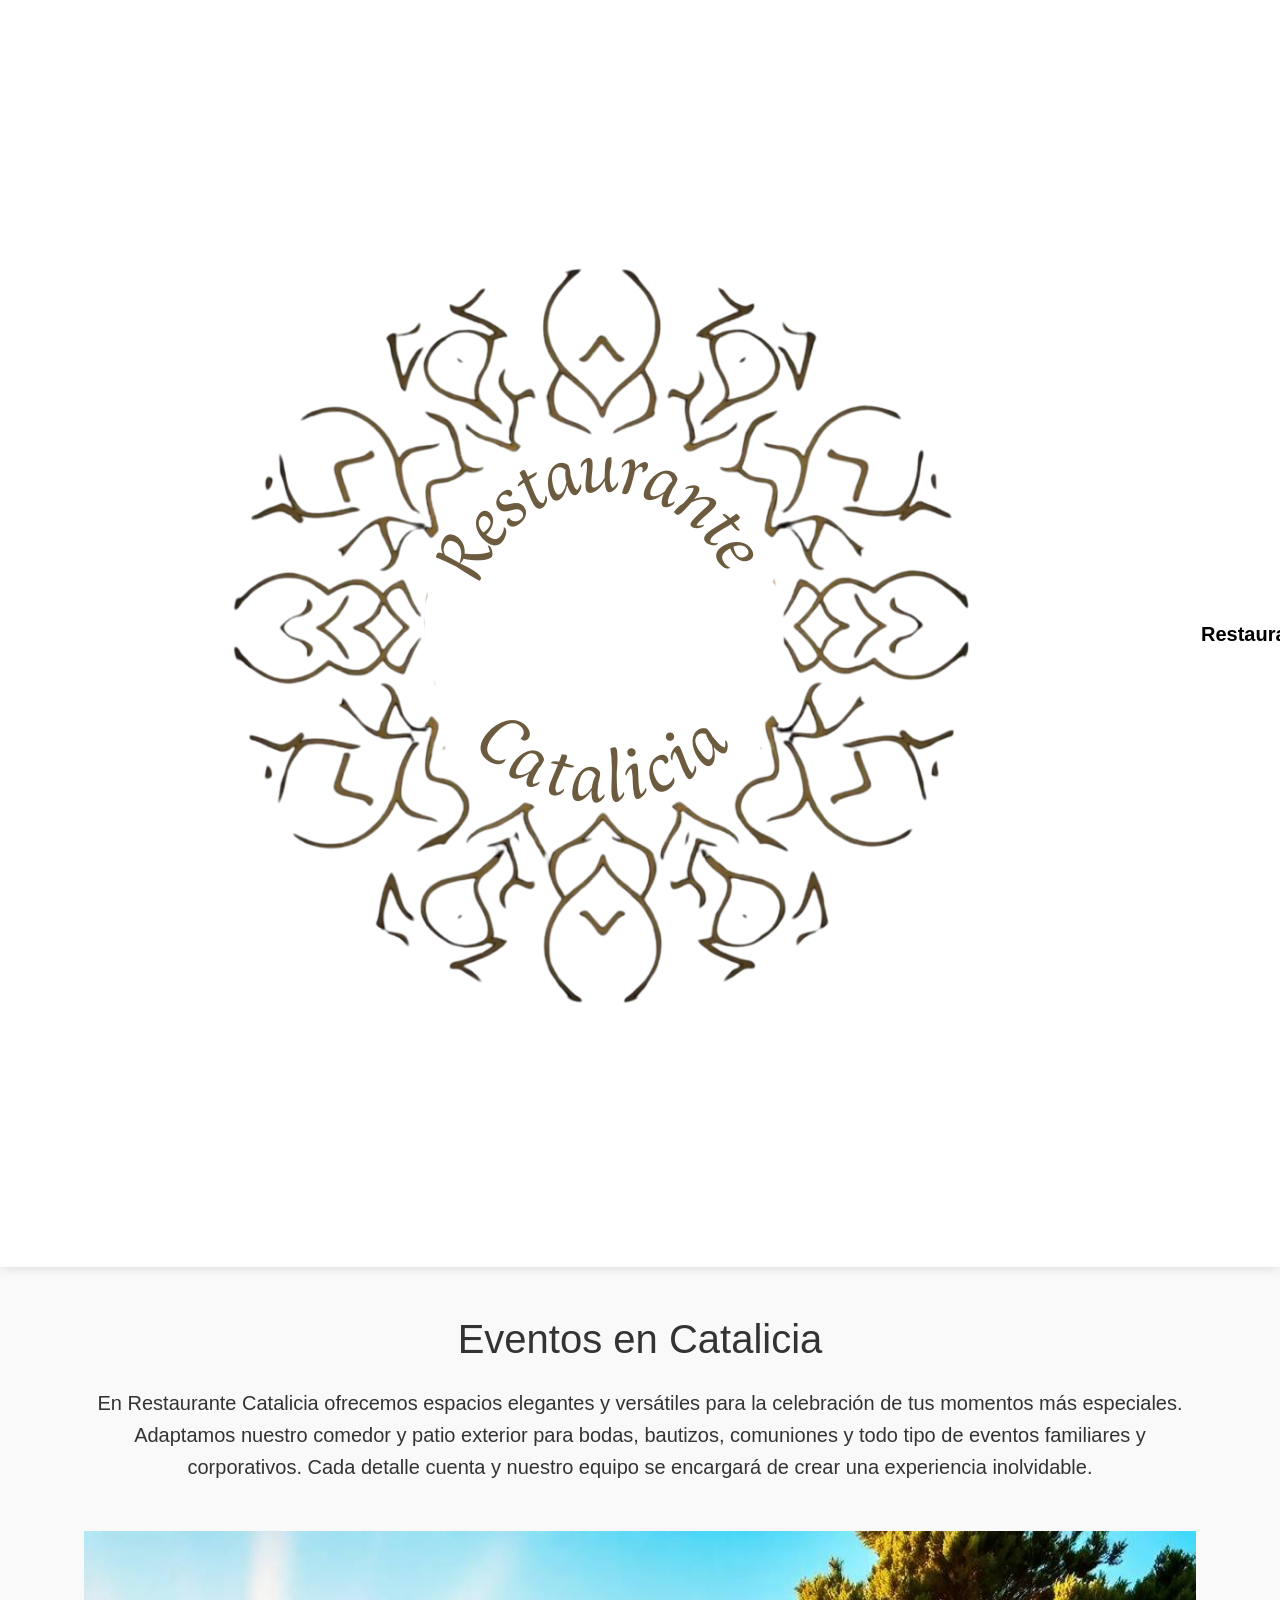
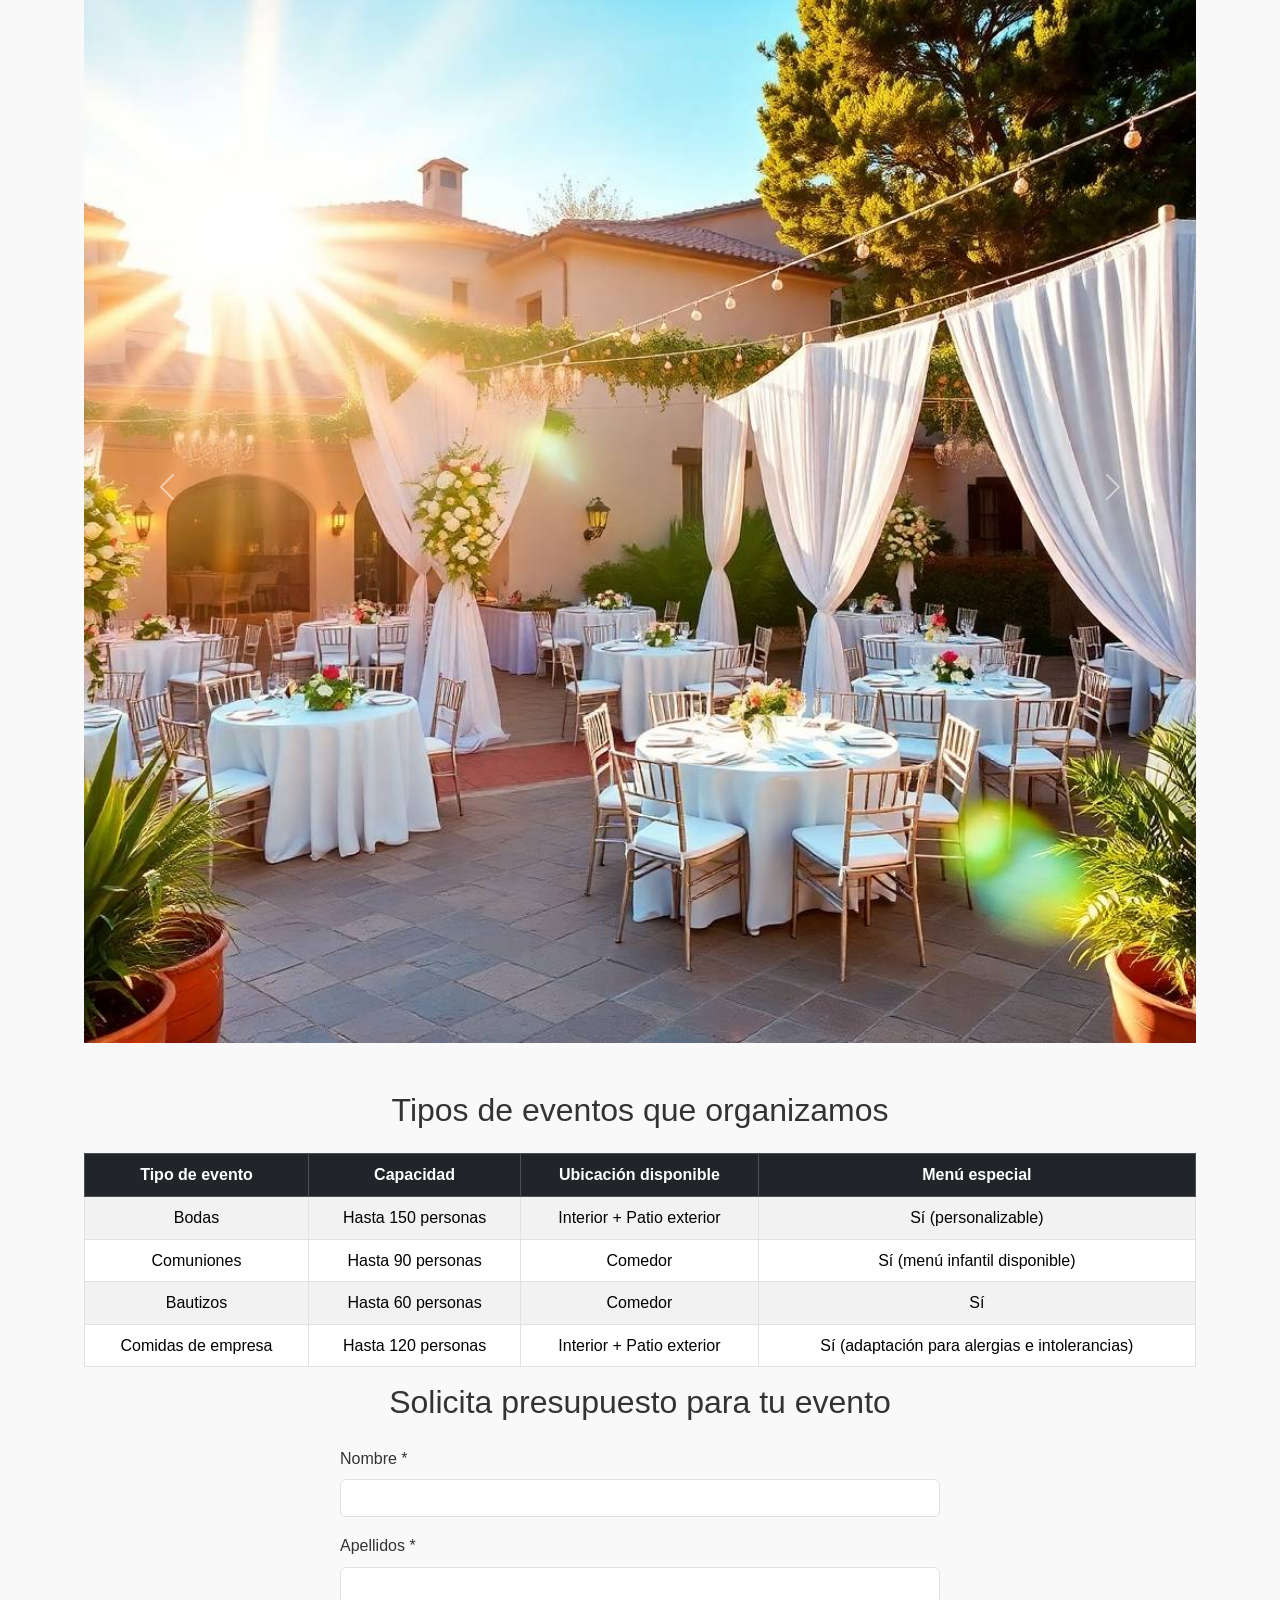
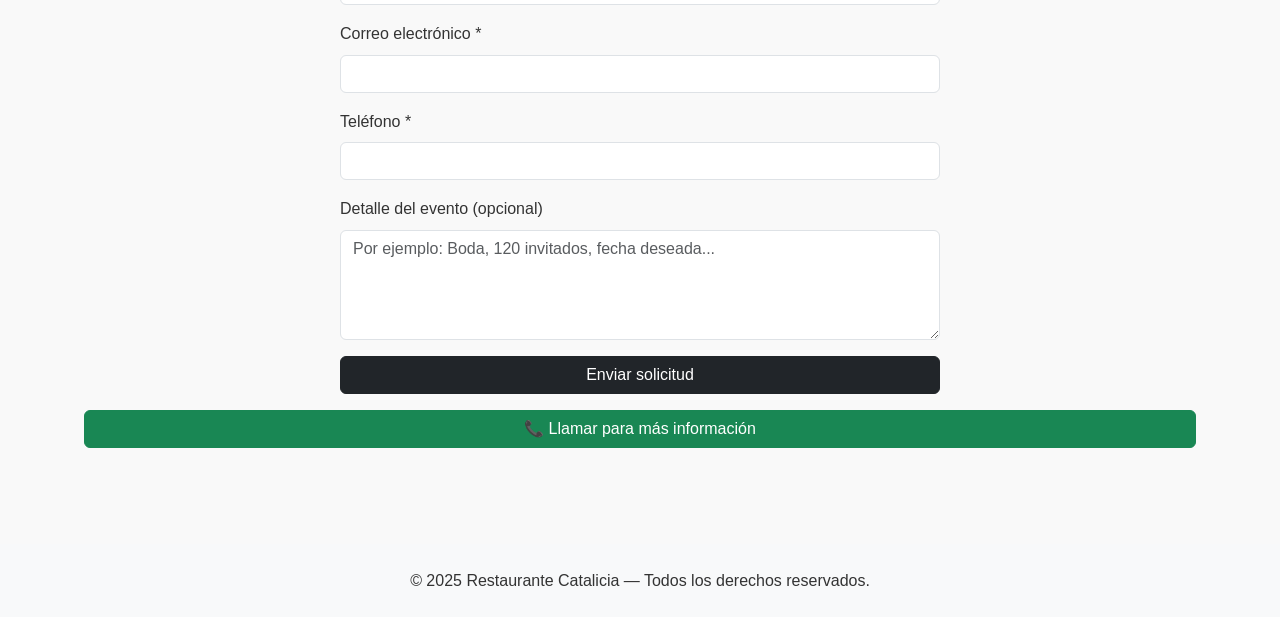
==== commit be40945a: "fix/header: change logo" ====
--- a/events.html
+++ b/events.html
@@ -1,20 +1,21 @@
- <!DOCTYPE html>
+<!DOCTYPE html>
 <html lang="es">
 <head>
     <meta charset="UTF-8">
     <meta name="viewport" content="width=device-width, initial-scale=1.0">
     <title>Eventos</title>
+    
+    <link href="https://cdn.jsdelivr.net/npm/bootstrap@5.3.2/dist/css/bootstrap.min.css" rel="stylesheet">
     <link rel="stylesheet" href="index.css">
-    <link href="https://cdn.jsdelivr.net/npm/bootstrap@5.3.2/dist/css/bootstrap.min.css" rel="stylesheet">
-
 </head>
 
 <body>
-  <header class="headerContainer">
+
+    <header class="headerContainer">
     <nav class="navbar navbar-expand-lg custom-navbar">
         <div class="container-fluid">
             <a class="navbar-brand d-flex align-items-center fw-bold" href="index.html">
-                <img src="images/images Logos/logoconletra.png" alt="Logo Catalicia" class="logo">
+                <img src="images/images_Logos/logoconletra.png" alt="Logo Catalicia" class="logo">
                 <span class="ms-2"> Restaurante Catalicia</span>
             </a>
 
@@ -35,6 +36,7 @@
         </div>
     </nav>
 </header>
+
 
 <main class="container py-5">
 
@@ -141,76 +143,10 @@
 
 </main>
 
-<footer class="site-footer">
-        <div class="container">
-            <!-- Línea divisoria -->
-            <div class="footer-divider"></div>
 
-            <!-- Información principal del footer -->
-            <div class="footer-main">
-                <div class="footer-brand">
-                    <h3>Restaurante Catalicia</h3>
-
-                    <p class="restaurant-info">Restaurante: Catalicia | Barliluña | Comunidad CataValenciana</p>
-
-                </div>
-
-                <div class="footer-content">
-                    <!-- Información de contacto -->
-                    <div class="contact-section">
-                        <div class="contact-item">
-                            <strong>Teléfono</strong>
-                            <p>966 10 78 87</p>
-                        </div>
-                        <div class="contact-item">
-                            <strong>Dirección</strong>
-                            <p>Calle bogabante Nº100, 2, 03350 Barliluña, Comunidad CataValenciana</p>
-                        </div>
-                        <div class="contact-item">
-                            <strong>Correo</strong>
-                            <p>info@catalicia.com</p>
-
-                        </div>
-                    </div>
-
-<!-- Horario -->
-                    <div class="hours-section">
-                        <strong>Horario</strong>
-                        <div class="hours-list">
-                            <div class="hour-item">
-                                <span class="day">Lunes:</span>
-                                <span class="time">Cerrado</span>
-                            </div>
-                            <div class="hour-item">
-                                <span class="day">Martes a Jueves:</span>
-                                <span class="time">9:30 - 15:00</span>
-                            </div>
-                            <div class="hour-item">
-                                <span class="day">Viernes:</span>
-                                <span class="time">9:00 - 19:30</span>
-                            </div>
-                            <div class="hour-item">
-                                <span class="day">Sábados:</span>
-                                <span class="time">10:00 - 17:00</span>
-                            </div>
-                            <div class="hour-item">
-                                <span class="day">Domingos:</span>
-                                <span class="time">11:00 - 16:00</span>
-                            </div>
-                        </div>
-                    </div>
-                </div>
-            </div>
-
-            <div class="footer-bottom">
-                <div class="footer-legal">
-                    <p class="copyright">
-                        © 2025 Catalicia — Todos los derechos reservados.
-                    </p>
-                </div>
-            </div>
-        </div>
-    </footer>
+<footer class="text-center py-4 bg-light mt-5">
+    <p class="mb-0">© 2025 Restaurante Catalicia — Todos los derechos reservados.</p>
+</footer>
 
 <script src="https://cdn.jsdelivr.net/npm/bootstrap@5.3.2/dist/js/bootstrap.bundle.min.js"></script>
 </body>
--- a/index.css
+++ b/index.css
@@ -1,69 +1,223 @@
-:root {
-    --azul-principal: #385A7C; 
-    --beige-texto: #F2E6D8;
-    --azul-claro: #AFC3D1;
-    --marron-oscuro: #5C4B4B;
-}
-
-
-.custom-navbar {
-    background-color: var(--azul-principal) !important;
-    padding: 0.8rem 1rem;
-}
-
-.custom-navbar .logo {
-    width: 180px;
-    height: 180px;
-    object-fit: contain;
-}
-
-.custom-navbar .navbar-brand span {
-    color: var(--beige-texto);
-    font-size: 1.5cm;
-    
-}
-
-
-.custom-navbar .nav-link {
-    color: var(--beige-texto) !important;
+
+* {
+    margin: 0;
+    padding: 0;
+    box-sizing: border-box;
+    font-family: 'Segoe UI', Tahoma, Geneva, Verdana, sans-serif;
+}
+
+body {
+    background-color: #f9f9f9;
+    color: #333;
+    line-height: 1.6;
+}
+
+.container {
+    width: 90%;
+    max-width: 1200px;
+    margin: 0 auto;
+    padding: 0 20px;
+}
+
+
+.headerContainer {
+    background-image: url("images/images_Logos/logoconletra.png");
+    background-color: #2c3e50;
+    color: white;
+    padding: 30px 0;
+    text-align: center;
+    box-shadow: 0 2px 10px rgba(0,0,0,0.1);
+}
+
+header h1 {
+    font-size: 2.5rem;
+    margin-bottom: 5px;
+    letter-spacing: 2px;
+}
+
+.tagline {
+    font-size: 1.2rem;
+    font-style: italic;
+    opacity: 0.8;
+}
+
+
+.intro {
+    padding: 60px 0;
+    background-color: white;
+    text-align: center;
+}
+
+.intro h2 {
+    font-size: 2rem;
+    margin-bottom: 20px;
+    color: #2c3e50;
+}
+
+.intro p {
     font-size: 1.1rem;
-    margin-left: 1rem;
-}
-
-
-.custom-navbar .nav-link:hover {
-    color: var(--azul-claro) !important;
-}
-
-
-.custom-navbar .nav-link.active {
-    color: var(--azul-claro) !important;
-    border-bottom: 2px solid var(--azul-claro);
-}
-
-
-.custom-navbar {
-    min-height: 180px; 
+    max-width: 800px;
+    margin: 0 auto;
+    line-height: 1.8;
+}
+
+
+.experience {
+    padding: 60px 0;
+    background-color: #f5f5f5;
+    text-align: center;
+}
+
+.experience h2 {
+    font-size: 2rem;
+    margin-bottom: 20px;
+    color: #2c3e50;
+}
+
+.experience p {
+    font-size: 1.1rem;
+    max-width: 800px;
+    margin: 0 auto 30px;
+    line-height: 1.8;
+}
+
+.btn-menu {
+    display: inline-block;
+    background-color: #e74c3c;
+    color: white;
+    padding: 12px 30px;
+    text-decoration: none;
+    border-radius: 5px;
+    font-weight: bold;
+    transition: background-color 0.3s;
+}
+
+.btn-menu:hover {
+    background-color: #c0392b;
+}
+
+.hours {
+    padding: 60px 0;
+    background-color: white;
+    text-align: center;
+}
+
+.hours h2 {
+    font-size: 2rem;
+    margin-bottom: 40px;
+    color: #2c3e50;
+}
+
+.hours-grid {
     display: flex;
-    align-items: center;
-}
-
-.custom-navbar .navbar-brand {
+    justify-content: center;
+    flex-wrap: wrap;
+    gap: 30px;
+}
+
+.hour-item {
+    background-color: #f5f5f5;
+    padding: 30px;
+    border-radius: 5px;
+    flex: 1;
+    min-width: 250px;
+    max-width: 300px;
+    box-shadow: 0 2px 10px rgba(0,0,0,0.1);
+}
+
+.hour-item h3 {
+    font-size: 1.3rem;
+    margin-bottom: 15px;
+    color: #2c3e50;
+}
+
+.hour-item p {
+    margin-bottom: 10px;
+    font-size: 1.1rem;
+}
+
+
+.menu {
+    padding: 60px 0;
+    background-color: #f5f5f5;
+    text-align: center;
+}
+
+.menu h2 {
+    font-size: 2rem;
+    margin-bottom: 40px;
+    color: #2c3e50;
+}
+
+.menu-grid {
     display: flex;
-    align-items: center;
-}
-
-.custom-navbar .navbar-nav .nav-link {
-    display: flex;
-    align-items: center;
-}
-
-@media (max-width: 992px) {
-    .custom-navbar .navbar-nav {
-        text-align: center;
-        margin-top: 10px;
-    }
-}
-.body{
-    background-color: #F2E6D8 ;
+    justify-content: center;
+    flex-wrap: wrap;
+    gap: 30px;
+}
+
+.menu-category {
+    background-color: white;
+    padding: 30px;
+    border-radius: 5px;
+    flex: 1;
+    min-width: 250px;
+    max-width: 300px;
+    box-shadow: 0 2px 10px rgba(0,0,0,0.1);
+}
+
+.menu-category h3 {
+    font-size: 1.3rem;
+    margin-bottom: 20px;
+    color: #2c3e50;
+    border-bottom: 2px solid #e74c3c;
+    padding-bottom: 10px;
+}
+
+.menu-category ul {
+    list-style-type: none;
+    text-align: left;
+}
+
+.menu-category li {
+    padding: 8px 0;
+    border-bottom: 1px solid #eee;
+}
+
+.menu-category li:last-child {
+    border-bottom: none;
+}
+
+<main class:intro>
+
+footer {
+    background-color: #2c3e50;
+    color: white;
+    padding: 20px 0;
+    text-align: center;
+}
+
+
+@media (max-width: 768px) {
+    header h1 {
+        font-size: 2rem;
+    }
+    
+    .intro, .experience, .hours, .menu {
+        padding: 40px 0;
+    }
+    
+    .intro h2, .experience h2, .hours h2, .menu h2 {
+        font-size: 1.7rem;
+    }
+    
+    .hours-grid, .menu-grid {
+        flex-direction: column;
+        align-items: center;
+    }
+    
+    .hour-item, .menu-category {
+        width: 100%;
+        max-width: 350px;
+    }
 }
